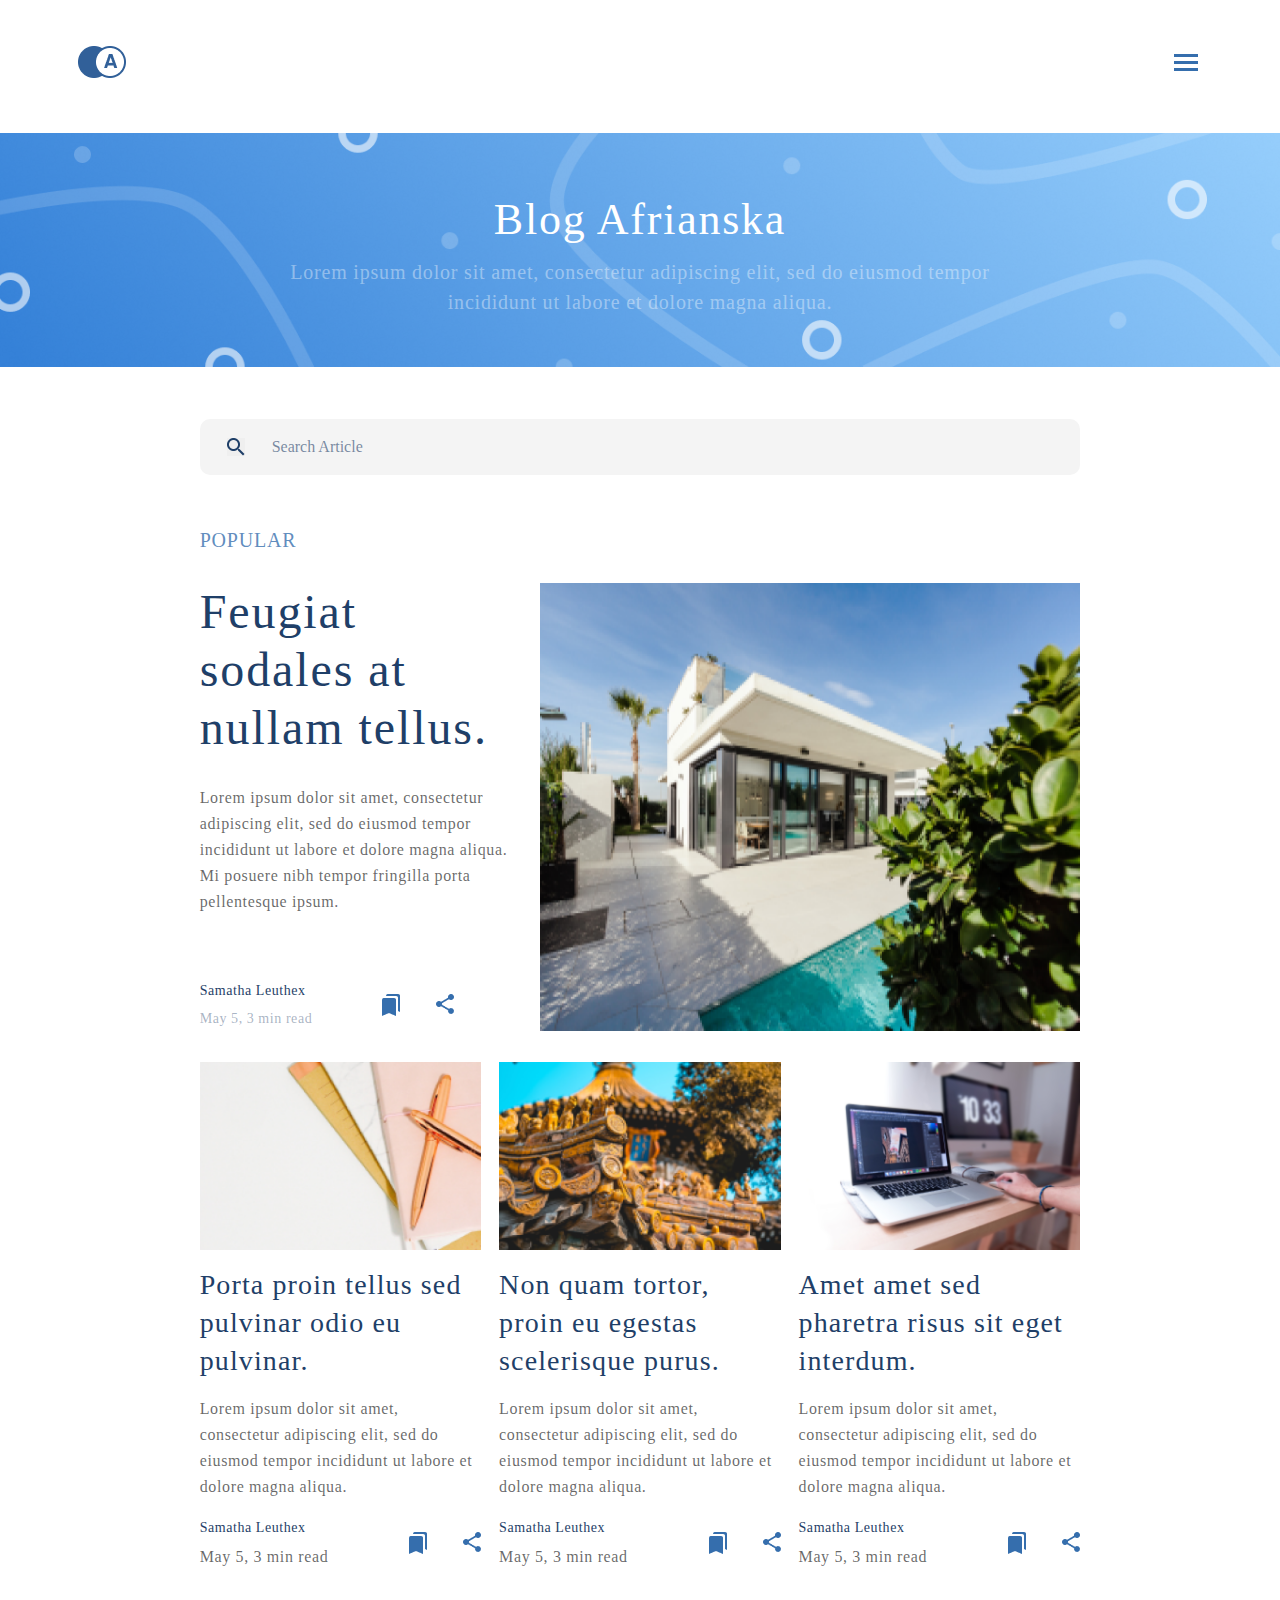
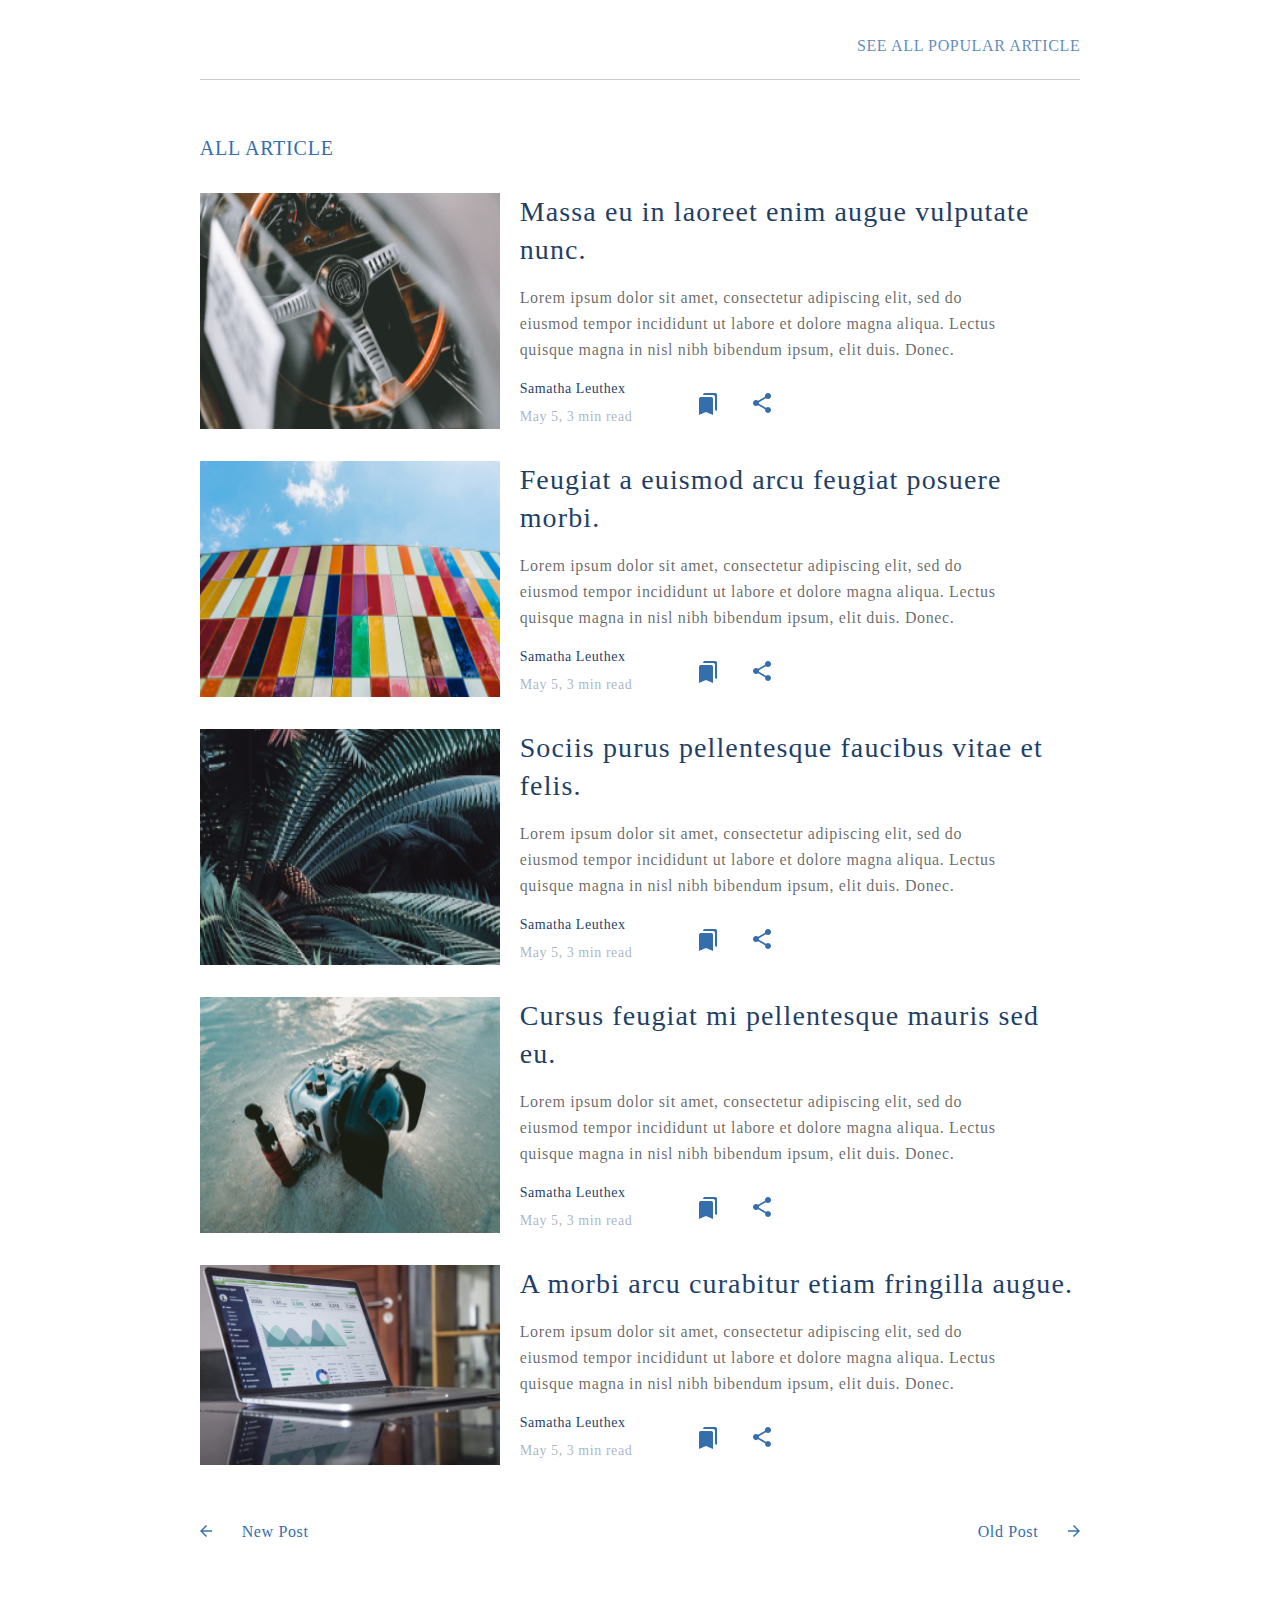
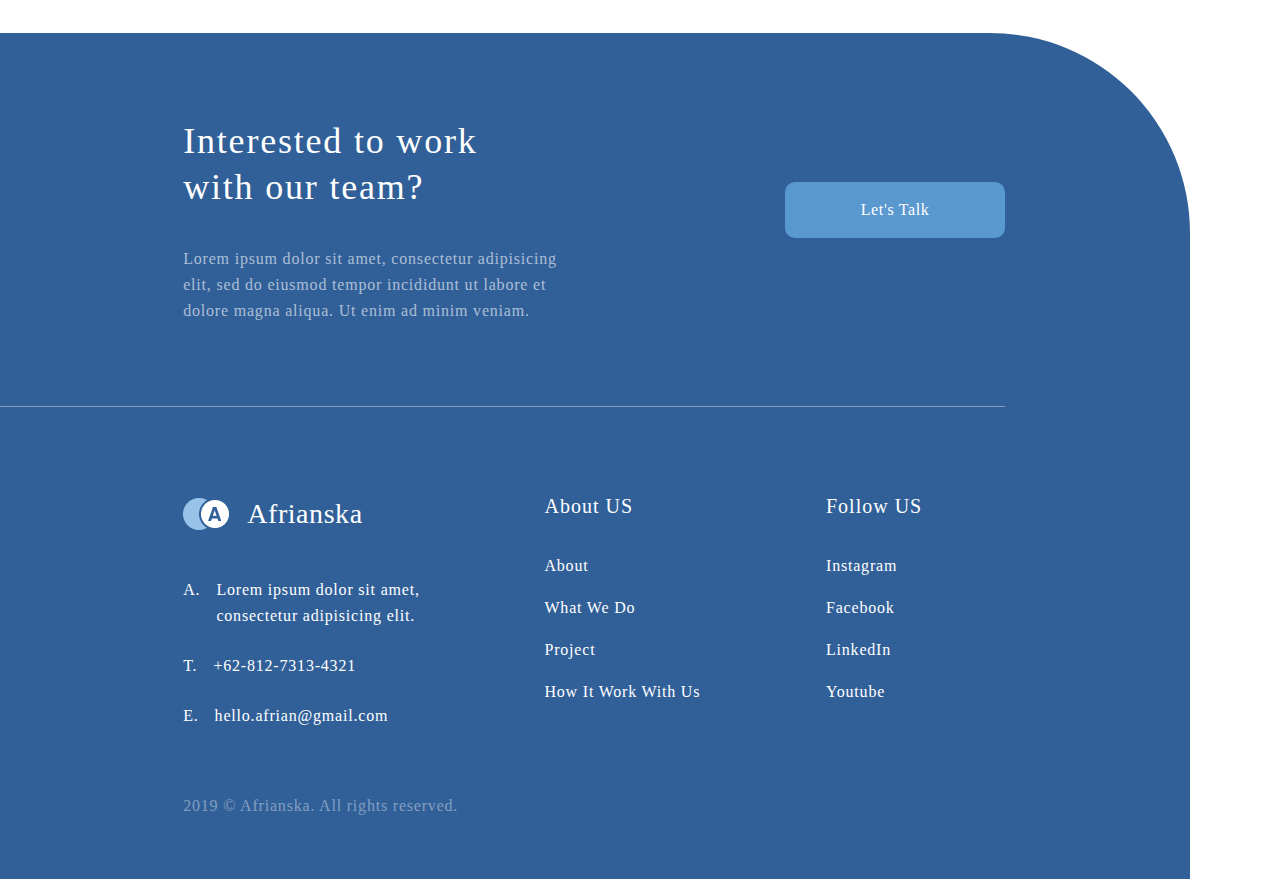
==== blog-page/blog-page.html @ ed111b62 "Almost finish" ====
<!DOCTYPE html>
<html lang="en">
<head>
    <meta charset="UTF-8">
    <meta http-equiv="X-UA-Compatible" content="IE=edge">
    <meta name="viewport" content="width=device-width, initial-scale=1.0">
    <title>Blog-page</title>
    <link rel="stylesheet" href="../additionals/reset.css">
    <link rel="stylesheet" href="./style-blog.css">
</head>
<body>

    <header class="header">
        <div class="logo-Menu">
            <img src="../image/logo.png" alt="logo">
            <div>
                <span></span>
            </div>
        </div>
        <div class="layer-header">
            <img src="../image/header-layer.png" alt="layer header">
            <h3>Blog Afrianska</h3>
            <p>Lorem ipsum dolor sit amet, consectetur adipiscing elit, sed do eiusmod tempor incididunt ut labore et dolore magna aliqua. </p>
        </div>
    </header>

    <main class="main">
        <div class="search">
            <form action="get">
                <input type="search" placeholder="Search Article">
                <button></button>
            </form>
        </div>
        <article>
            <div class="popular">
                <h4>Popular</h4>
                <div class="container-popular">
                    <div class="most-popular">
                        <div class="short-description-article">
                            <div class="name-decrc">
                                <h3>Feugiat sodales at nullam tellus.</h3>
                                <p>Lorem ipsum dolor sit amet, consectetur adipiscing elit, sed do eiusmod tempor incididunt ut labore et dolore magna aliqua. Mi posuere nibh tempor fringilla porta pellentesque ipsum.</p>
                            </div>
                            <div class="date-name-links">
                                <div class="name-date-time-of-reading">
                                    <h5>Samatha Leuthex</h5>
                                    <p>May 5, 3 min read</p>
                                </div>
                                <div class="links">
                                    <img src="../image/post.png" alt="post">
                                    <img src="../image/share.png" alt="share">
                                </div>
                            </div>
                        </div>
                    </div>
                    <img src="../image/most-popular-article.png" alt="most popular">
                </div>
            </div>
            <div class="other-articles">
                <div class="article-1">
                    <img src="../image/article-1.png" alt="article 1">
                    <div class="title-desc">
                        <h4>Porta proin tellus sed pulvinar odio eu pulvinar.</h4>
                        <p>Lorem ipsum dolor sit amet, consectetur adipiscing elit, sed do eiusmod tempor incididunt ut labore et dolore magna aliqua. </p>
                    </div>
                    <div class="date-name-links">
                        <div class="name-date-time-of-reading">
                            <h5>Samatha Leuthex</h5>
                            <p>May 5, 3 min read</p>
                        </div>
                        <div class="links">
                            <img src="../image/post.png" alt="post">
                            <img src="../image/share.png" alt="share">
                        </div>
                    </div>
                </div>
                <div class="article-2">
                    <img src="../image/article-2.png" alt="article 2">
                    <div class="title-desc">
                        <h4>Non quam tortor, proin eu egestas scelerisque purus.</h4>
                        <p>Lorem ipsum dolor sit amet, consectetur adipiscing elit, sed do eiusmod tempor incididunt ut labore et dolore magna aliqua. </p>
                    </div>
                    <div class="date-name-links">
                        <div class="name-date-time-of-reading">
                            <h5>Samatha Leuthex</h5>
                            <p>May 5, 3 min read</p>
                        </div>
                        <div class="links">
                            <img src="../image/post.png" alt="post">
                            <img src="../image/share.png" alt="share">
                        </div>
                    </div>
                </div>
                <div class="article-3">
                    <img src="../image/article-3.png" alt="article 3">
                    <div class="title-desc">
                        <h4>Amet amet sed pharetra risus sit eget interdum.</h4>
                        <p>Lorem ipsum dolor sit amet, consectetur adipiscing elit, sed do eiusmod tempor incididunt ut labore et dolore magna aliqua. </p>
                    </div>
                    <div class="date-name-links">
                        <div class="name-date-time-of-reading">
                            <h5>Samatha Leuthex</h5>
                            <p>May 5, 3 min read</p>
                        </div>
                        <div class="links">
                            <img src="../image/post.png" alt="post">
                            <img src="../image/share.png" alt="share">
                        </div>
                    </div>
                </div>
            </div>
            <a href="">see all popular article</a>
            <div class="line-under-popular"></div>

            <div class="all-articles">
                <h3>ALL ARTICLE</h3>
                <div class="article-4">
                    <img src="../image/article-4.png" alt="article 4">
                    <div class="container-for-descr">
                        <div class="title-desc">
                            <h4>Massa eu in laoreet enim augue vulputate nunc.</h4>
                            <p>Lorem ipsum dolor sit amet, consectetur adipiscing elit, sed do eiusmod tempor incididunt ut labore et dolore magna aliqua. Lectus quisque magna in nisl nibh bibendum ipsum, elit duis. Donec.</p>
                        </div>
                        <div class="date-name-links">
                            <div class="name-date-time-of-reading">
                                <h5>Samatha Leuthex</h5>
                                <p>May 5, 3 min read</p>
                            </div>
                            <div class="links">
                                <img src="../image/post.png" alt="post">
                                <img src="../image/share.png" alt="share">
                            </div>
                        </div>
                    </div>
                </div>
                <div class="article-5">
                    <img src="../image/article-5.png" alt="article 5">
                    <div class="container-for-descr">
                        <div class="title-desc">
                            <h4>Feugiat a euismod arcu feugiat posuere morbi.</h4>
                            <p>Lorem ipsum dolor sit amet, consectetur adipiscing elit, sed do eiusmod tempor incididunt ut labore et dolore magna aliqua. Lectus quisque magna in nisl nibh bibendum ipsum, elit duis. Donec.</p>
                        </div>
                        <div class="date-name-links">
                            <div class="name-date-time-of-reading">
                                <h5>Samatha Leuthex</h5>
                                <p>May 5, 3 min read</p>
                            </div>
                            <div class="links">
                                <img src="../image/post.png" alt="post">
                                <img src="../image/share.png" alt="share">
                            </div>
                        </div>
                    </div>
                </div>
                <div class="article-6">
                    <img src="../image/article-6.png" alt="article 6">
                    <div class="container-for-descr">
                        <div class="title-desc">
                            <h4>Sociis purus pellentesque faucibus vitae et felis.</h4>
                            <p>Lorem ipsum dolor sit amet, consectetur adipiscing elit, sed do eiusmod tempor incididunt ut labore et dolore magna aliqua. Lectus quisque magna in nisl nibh bibendum ipsum, elit duis. Donec.</p>
                        </div>
                        <div class="date-name-links">
                            <div class="name-date-time-of-reading">
                                <h5>Samatha Leuthex</h5>
                                <p>May 5, 3 min read</p>
                            </div>
                            <div class="links">
                                <img src="../image/post.png" alt="post">
                                <img src="../image/share.png" alt="share">
                            </div>
                        </div>
                    </div>
                </div>
                <div class="article-7">
                    <img src="../image/article-7.png" alt="article 7">
                    <div class="container-for-descr">
                        <div class="title-desc">
                            <h4>Cursus feugiat mi pellentesque mauris sed eu.</h4>
                            <p>Lorem ipsum dolor sit amet, consectetur adipiscing elit, sed do eiusmod tempor incididunt ut labore et dolore magna aliqua. Lectus quisque magna in nisl nibh bibendum ipsum, elit duis. Donec.</p>
                        </div>
                        <div class="date-name-links">
                            <div class="name-date-time-of-reading">
                                <h5>Samatha Leuthex</h5>
                                <p>May 5, 3 min read</p>
                            </div>
                            <div class="links">
                                <img src="../image/post.png" alt="post">
                                <img src="../image/share.png" alt="share">
                            </div>
                        </div>
                    </div>
                </div>
                <div class="article-8">
                    <img src="../image/article-8.png" alt="article 8">
                    <div class="container-for-descr">
                        <div class="title-desc">
                            <h4>A morbi arcu curabitur etiam fringilla augue.</h4>
                            <p>Lorem ipsum dolor sit amet, consectetur adipiscing elit, sed do eiusmod tempor incididunt ut labore et dolore magna aliqua. Lectus quisque magna in nisl nibh bibendum ipsum, elit duis. Donec.</p>
                        </div>
                        <div class="date-name-links">
                            <div class="name-date-time-of-reading">
                                <h5>Samatha Leuthex</h5>
                                <p>May 5, 3 min read</p>
                            </div>
                            <div class="links">
                                <img src="../image/post.png" alt="post">
                                <img src="../image/share.png" alt="share">
                            </div>
                        </div>
                    </div>
                </div>
                <div class="btn-post">
                    <div class="first-btn">
                        <img src="../image/arrow-left-btn.png">
                        <button>New Post</button>
                    </div>
                    <div class="second-btn">
                        <button>Old Post</button>
                        <img src="../image/arrow-right-btn.png">
                    </div>
                </div>
            </div>
        </article>
    </main>

    <footer>
        <div class="contact-us-block-and-contacts">
            <div class="contact-us-block">
                <div class="about-contact-us">
                    <h3>Interested to work with our team?</h3>
                    <p>Lorem ipsum dolor sit amet, consectetur adipisicing elit, sed do eiusmod tempor incididunt ut labore et dolore magna aliqua. Ut enim ad minim veniam.</p>
                </div>
                <div class="btn-talk">
                    <button>Let's Talk</button>
                </div>
            </div>
            <div class="line"></div>
            <div class="contacts">
                <div class="logo-name-and-contacts">
                    <div class="logo-name">
                        <img src="../image/logo-footer.png" alt="logo 2">
                        <h3>Afrianska</h3>
                    </div>
                    <div><span>A.</span><p>Lorem ipsum dolor sit amet, consectetur adipisicing elit.</p></div>
                    <div><span>T.</span><p>+62-812-7313-4321</p></div>
                    <div><span>E.</span><p>hello.afrian@gmail.com</p></div>
                    <div>2019 © Afrianska. All rights reserved.</div>
                </div>
                <div class="about-follow-us"><span>About US</span> 
                    <a href="#">About</a>
                    <a href="#">What We Do</a>
                    <a href="#">Project</a>
                    <a href="#">How It Work With Us</a>
                </div>
                <div class="about-follow-us"><span>Follow US</span> 
                    <a href="#">Instagram</a>
                    <a href="#">Facebook</a>
                    <a href="#">LinkedIn</a>
                    <a href="#">Youtube</a>
                </div>
            </div>
        </div>
    </footer>

</body>
</html>
---- blog-page/style-blog.css ----
.logo-Menu {
  padding: 2.95% 6.1% 0 6.1%;
  display: flex;
  justify-content: space-between;
  align-items: center;
  height: -webkit-fit-content;
  height: -moz-fit-content;
  height: fit-content;
}
.logo-Menu img {
  height: 48px;
  width: 48px;
}
.logo-Menu div {
  position: relative;
  height: 32px;
  width: 32px;
}
.logo-Menu div::before, .logo-Menu div::after {
  content: "";
  position: absolute;
  display: block;
  left: 4px;
  height: 3px;
  width: 24px;
  background-color: #356EAD;
  transition: all 0.3s ease 0.1s;
}
.logo-Menu div::after {
  top: 8px;
}
.logo-Menu div::before {
  bottom: 7px;
}
.logo-Menu div span {
  position: absolute;
  display: block;
  left: 4px;
  height: 3px;
  width: 24px;
  background-color: #356EAD;
  top: 15px;
  transition: all 0.3s ease 0.1s;
}

.layer-header {
  display: flex;
  justify-content: center;
  position: relative;
  margin: 3.67% 0 4.1% 0;
}
.layer-header img {
  width: 100%;
}
.layer-header h3 {
  top: 50px;
  position: absolute;
  font-family: "Gilroy";
  font-size: 44px;
  line-height: 74px;
  text-align: center;
  letter-spacing: 0.04em;
  color: #FFFFFF;
}
.layer-header p {
  width: 57.1%;
  bottom: 50px;
  position: absolute;
  font-family: "Gilroy";
  font-size: 20px;
  line-height: 30px;
  text-align: center;
  letter-spacing: 0.04em;
  color: rgba(255, 255, 255, 0.4);
}

.contact-us-block-and-contacts {
  width: -webkit-fit-content;
  width: -moz-fit-content;
  width: fit-content;
  height: -webkit-fit-content;
  height: -moz-fit-content;
  height: fit-content;
  background: #316099;
  border-radius: 0px 200px 0px 0px;
  padding: 6.67% 14.45% 4.7% 0;
  margin-right: 7.03%;
}
.contact-us-block-and-contacts .contact-us-block {
  display: flex;
  justify-content: space-between;
  align-items: unset;
  margin-left: 18.23%;
  padding-bottom: 8.22%;
}
.contact-us-block-and-contacts .contact-us-block h3 {
  font-family: "Gilroy";
  font-size: 36px;
  line-height: 46px;
  letter-spacing: 0.05em;
  color: #FFFFFF;
  margin-bottom: 5.9%;
  width: 58%;
  height: 45%;
}
.contact-us-block-and-contacts .contact-us-block p {
  font-family: "Gilroy";
  font-size: 16px;
  line-height: 26px;
  letter-spacing: 0.05em;
  color: rgba(255, 255, 255, 0.6);
  width: 62.5%;
  height: 37.5%;
}
.contact-us-block-and-contacts .contact-us-block .btn-talk {
  margin-top: 7.75%;
}
.contact-us-block-and-contacts .contact-us-block .btn-talk button {
  cursor: pointer;
  width: 220px;
  height: 56px;
  background: #5A98D0;
  border-radius: 10px;
  font-family: "Gilroy";
  font-size: 16px;
  line-height: 26px;
  text-align: center;
  letter-spacing: 0.04em;
  color: #FFFFFF;
  border: 0;
}
.contact-us-block-and-contacts .line {
  border-bottom: 1px solid rgba(255, 255, 255, 0.4);
}
.contact-us-block-and-contacts .contacts {
  display: flex;
  margin-left: 18.23%;
  padding-top: 8.3%;
}
.contact-us-block-and-contacts .contacts .logo-name-and-contacts .logo-name {
  display: flex;
  align-items: center;
}
.contact-us-block-and-contacts .contacts .logo-name-and-contacts .logo-name img {
  height: 32px;
  width: 48px;
  margin-right: 16px;
}
.contact-us-block-and-contacts .contacts .logo-name-and-contacts .logo-name h3 {
  font-family: "Gilroy";
  font-size: 28px;
  line-height: 46px;
  letter-spacing: 0.02em;
  color: #FFFFFF;
}
.contact-us-block-and-contacts .contacts .logo-name-and-contacts div {
  display: flex;
  font-family: "Gilroy";
  font-size: 16px;
  line-height: 26px;
  letter-spacing: 0.05em;
  color: #FFFFFF;
  width: 264px;
}
.contact-us-block-and-contacts .contacts .logo-name-and-contacts div span {
  font-family: "Gilroy";
  font-size: 16px;
  line-height: 26px;
  letter-spacing: 0.05em;
  color: #FFFFFF;
  margin-right: 16px;
}
.contact-us-block-and-contacts .contacts .logo-name-and-contacts div:nth-child(2) {
  margin-top: 40px;
}
.contact-us-block-and-contacts .contacts .logo-name-and-contacts div:nth-child(3), .contact-us-block-and-contacts .contacts .logo-name-and-contacts div:nth-child(4) {
  margin-top: 24px;
}
.contact-us-block-and-contacts .contacts .logo-name-and-contacts div:nth-child(5) {
  margin-top: 64px;
  font-family: "Gilroy";
  font-size: 16px;
  line-height: 26px;
  letter-spacing: 0.05em;
  color: rgba(255, 255, 255, 0.4);
  width: -webkit-fit-content;
  width: -moz-fit-content;
  width: fit-content;
}
.contact-us-block-and-contacts .contacts .about-follow-us {
  display: flex;
  flex-direction: column;
}
.contact-us-block-and-contacts .contacts .about-follow-us:nth-child(2) {
  margin-left: 10.5%;
}
.contact-us-block-and-contacts .contacts .about-follow-us:nth-child(3) {
  margin-left: 15.3%;
}
.contact-us-block-and-contacts .contacts .about-follow-us span {
  font-family: "Gilroy";
  font-size: 20px;
  line-height: 30px;
  letter-spacing: 0.05em;
  color: #FFFFFF;
}
.contact-us-block-and-contacts .contacts .about-follow-us a {
  cursor: pointer;
  margin-top: 16px;
  text-decoration: none;
  font-family: "Gilroy";
  font-size: 16px;
  line-height: 26px;
  letter-spacing: 0.05em;
  color: #FFFFFF;
}
.contact-us-block-and-contacts .contacts .about-follow-us a:nth-child(2) {
  margin-top: 32px;
}

.main {
  padding: 0 15.6% 7.05% 15.6%;
}
.main .search {
  width: 100%;
  height: 56px;
}
.main .search form {
  position: relative;
}
.main .search form input {
  padding: 18px 8px 18px 72px;
  border: 0;
  width: 100%;
  height: 56px;
  background: #F4F4F4;
  border-radius: 10px;
}
.main .search form input::-moz-placeholder {
  font-family: "Gilroy";
  font-size: 16px;
  line-height: 19px;
  color: rgba(31, 63, 104, 0.6);
}
.main .search form input:-ms-input-placeholder {
  font-family: "Gilroy";
  font-size: 16px;
  line-height: 19px;
  color: rgba(31, 63, 104, 0.6);
}
.main .search form input::placeholder {
  font-family: "Gilroy";
  font-size: 16px;
  line-height: 19px;
  color: rgba(31, 63, 104, 0.6);
}
.main .search form button {
  background-image: url(../image/search.png);
  background-size: contain;
  background-position: center;
  background-repeat: no-repeat;
  width: 18px;
  height: 18px;
  border: 0;
  padding: 0;
  left: 27px;
  top: 19px;
  position: absolute;
}
.main article {
  margin-top: 6%;
}
.main article .popular {
  width: -webkit-fit-content;
  width: -moz-fit-content;
  width: fit-content;
  height: -webkit-fit-content;
  height: -moz-fit-content;
  height: fit-content;
  margin-bottom: 3.5%;
}
.main article .popular h4 {
  text-transform: uppercase;
  font-family: "Galien";
  font-size: 20px;
  line-height: 25px;
  letter-spacing: 0.04em;
  color: rgba(53, 110, 173, 0.8);
  margin-bottom: 3.4%;
}
.main article .popular .container-popular {
  display: flex;
  justify-content: space-between;
  align-items: unset;
}
.main article .popular .container-popular .most-popular {
  margin-right: 2.15%;
}
.main article .popular .container-popular .most-popular .short-description-article {
  display: flex;
  flex-direction: column;
  justify-content: space-between;
}
.main article .popular .container-popular .most-popular .short-description-article .name-decrc h3 {
  font-size: 48px;
  font-family: "Galien";
  line-height: 58px;
  letter-spacing: 0.04em;
  color: #1F3F68;
  margin-bottom: 8.5%;
}
.main article .popular .container-popular .most-popular .short-description-article .name-decrc p {
  font-family: "Gilroy";
  font-size: 16px;
  line-height: 26px;
  letter-spacing: 0.04em;
  color: rgba(0, 0, 0, 0.6);
  margin-bottom: 20%;
}
.main article a {
  display: block;
  margin-top: 5.75%;
  text-decoration: none;
  text-transform: uppercase;
  font-family: "Gilroy";
  font-size: 16px;
  line-height: 20px;
  text-align: right;
  letter-spacing: 0.04em;
  text-transform: uppercase;
  color: rgba(53, 110, 173, 0.8);
}
.main article .line-under-popular {
  margin-top: 2.56%;
  border-bottom: 1px solid rgba(0, 0, 0, 0.2);
}
.main article .other-articles {
  display: flex;
  justify-content: space-between;
  width: 100%;
}
.main article .other-articles [class*=article] {
  display: flex;
  flex-direction: column;
  justify-content: space-between;
  width: 32%;
  height: -webkit-fit-content;
  height: -moz-fit-content;
  height: fit-content;
}
.main article .other-articles [class*=article] .date-name-links .links {
  margin-right: 0;
}
.main article .other-articles img {
  width: 100%;
  height: -webkit-fit-content;
  height: -moz-fit-content;
  height: fit-content;
  margin-bottom: 16px;
}
.main article .other-articles h4 {
  width: 100%;
  height: 114px;
  font-family: "Galien";
  font-size: 28px;
  line-height: 38px;
  letter-spacing: 0.04em;
  color: #1F3F68;
  margin-bottom: 16px;
}
.main article .other-articles p {
  font-family: "Gilroy";
  font-size: 16px;
  line-height: 26px;
  letter-spacing: 0.04em;
  color: rgba(0, 0, 0, 0.6);
  margin-bottom: 16px;
}
.main article .all-articles {
  display: flex;
  flex-direction: column;
}
.main article .all-articles h3 {
  font-family: "Gilroy";
  font-size: 20px;
  line-height: 25px;
  letter-spacing: 0.04em;
  color: #356EAD;
  margin: 56px 0 32px 0;
}
.main article .all-articles [class*=article] {
  display: flex;
  margin-bottom: 32px;
}
.main article .all-articles [class*=article]:img {
  width: 300px;
  height: 200px;
}
.main article .all-articles [class*=article] .container-for-descr {
  display: flex;
  flex-direction: column;
  margin-left: 20px;
}
.main article .all-articles [class*=article] .container-for-descr .title-desc h4 {
  font-family: "Galien";
  font-size: 28px;
  line-height: 38px;
  letter-spacing: 0.04em;
  color: #1F3F68;
  margin-bottom: 16px;
}
.main article .all-articles [class*=article] .container-for-descr .title-desc p {
  width: 87.2%;
  font-family: "Gilroy";
  font-size: 16px;
  line-height: 26px;
  letter-spacing: 0.04em;
  color: rgba(0, 0, 0, 0.6);
  margin-bottom: 14px;
}
.main article .all-articles [class*=article] .container-for-descr .date-name-links .links {
  margin-right: 60%;
}
.main article .all-articles [class*=article] .container-for-descr .date-name-links .links:nth-child(1) {
  width: 18px;
  height: 22px;
}
.main article .all-articles [class*=article] .container-for-descr .date-name-links .links:nth-child(2) {
  width: 18px;
  height: 20px;
}
.main article .all-articles .btn-post {
  margin-top: 24px;
  display: flex;
  justify-content: space-between;
  align-items: unset;
}
.main article .all-articles .btn-post button {
  cursor: pointer;
  background-color: unset;
  border: 0;
  font-family: "Gilroy";
  font-size: 16px;
  line-height: 20px;
  letter-spacing: 0.04em;
  color: #356EAD;
}
.main article .all-articles .btn-post .first-btn img {
  width: 12px;
  height: 12px;
  margin-right: 20px;
}
.main article .all-articles .btn-post .second-btn img {
  width: 12px;
  height: 12px;
  margin-left: 20px;
}

.date-name-links {
  display: flex;
  justify-content: space-between;
}
.date-name-links .name-date-time-of-reading h5 {
  font-family: "Gilroy";
  font-size: 14px;
  line-height: 24px;
  letter-spacing: 0.04em;
  color: #1F3F68;
  margin-bottom: 4px;
}
.date-name-links .name-date-time-of-reading p {
  font-family: "Gilroy";
  font-size: 14px;
  line-height: 24px;
  letter-spacing: 0.04em;
  color: rgba(30, 62, 102, 0.4);
}
.date-name-links .links {
  display: flex;
  justify-content: center;
  align-self: center;
  margin-right: 21%;
}
.date-name-links .links img:nth-child(1) {
  width: 18px;
  height: 22px;
  margin-right: 36px;
}
.date-name-links .links img:nth-child(2) {
  width: 18px;
  height: 20px;
}/*# sourceMappingURL=style-blog.css.map */
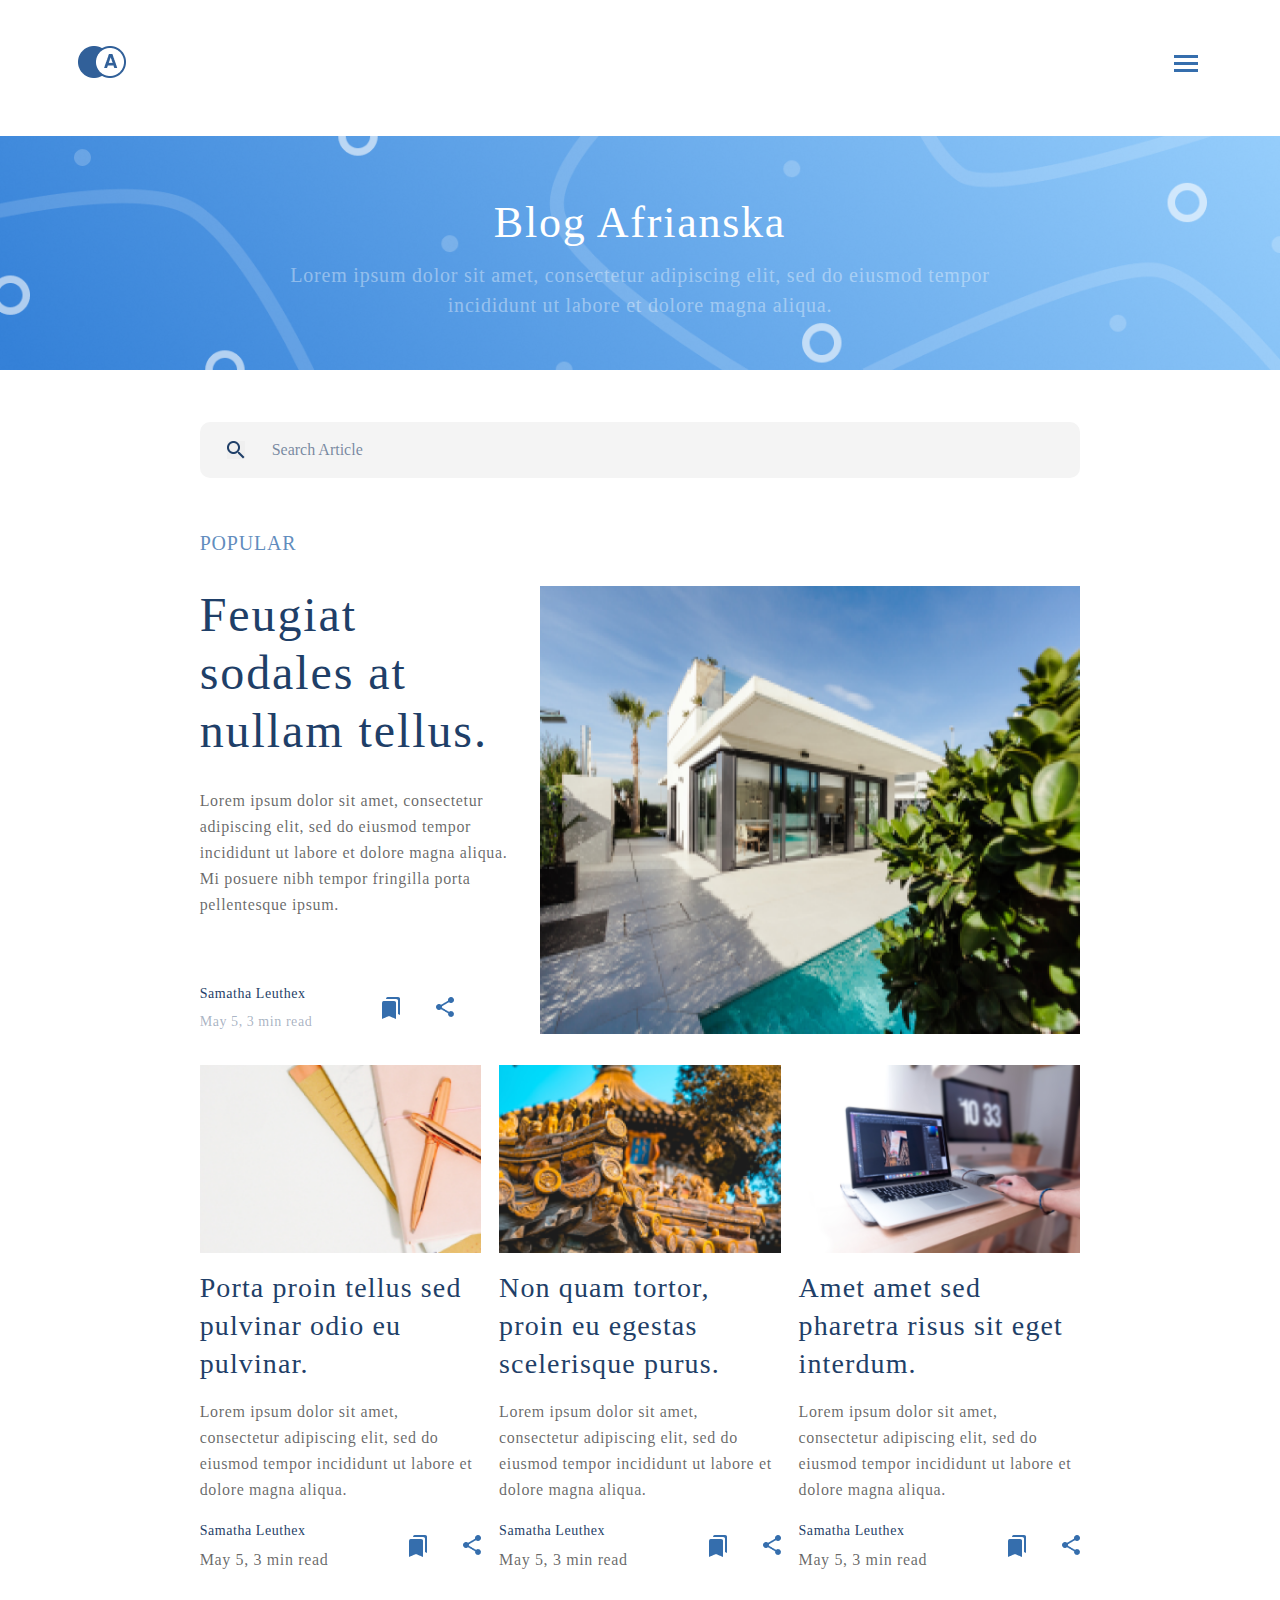
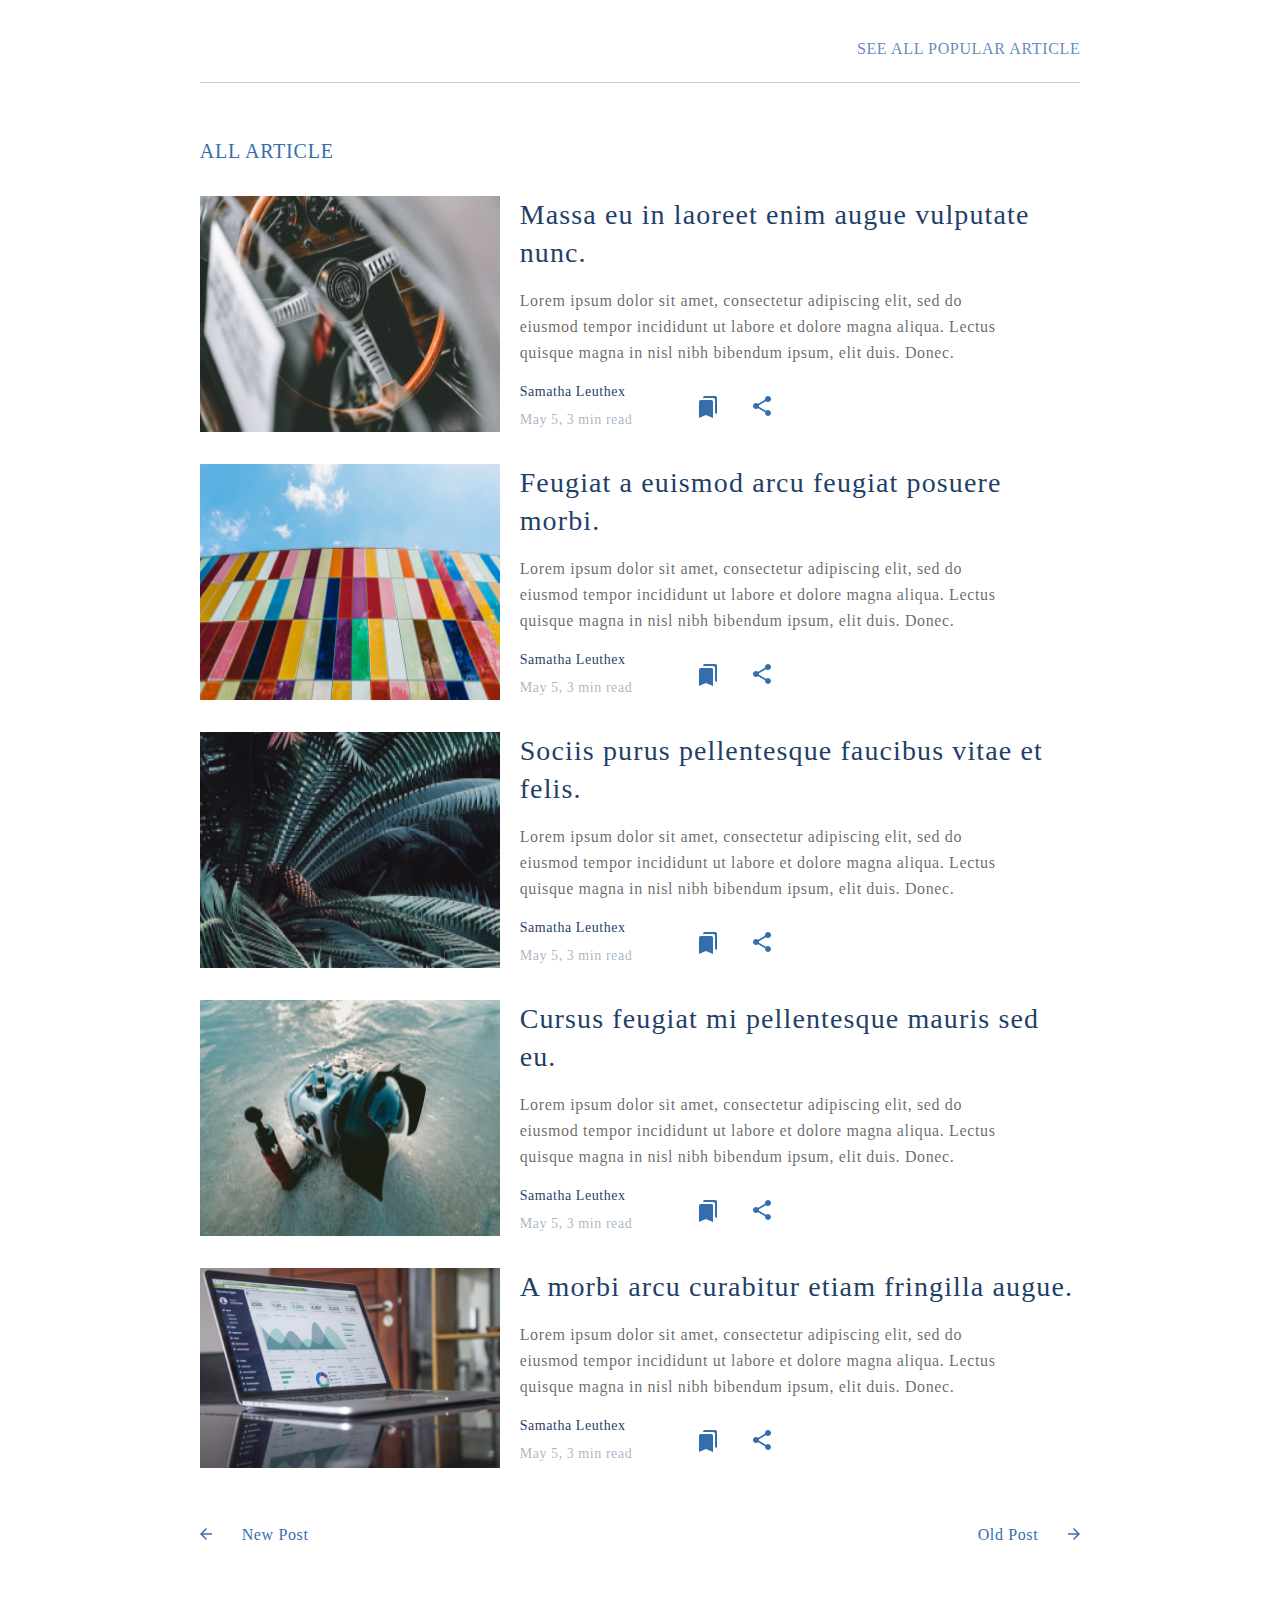
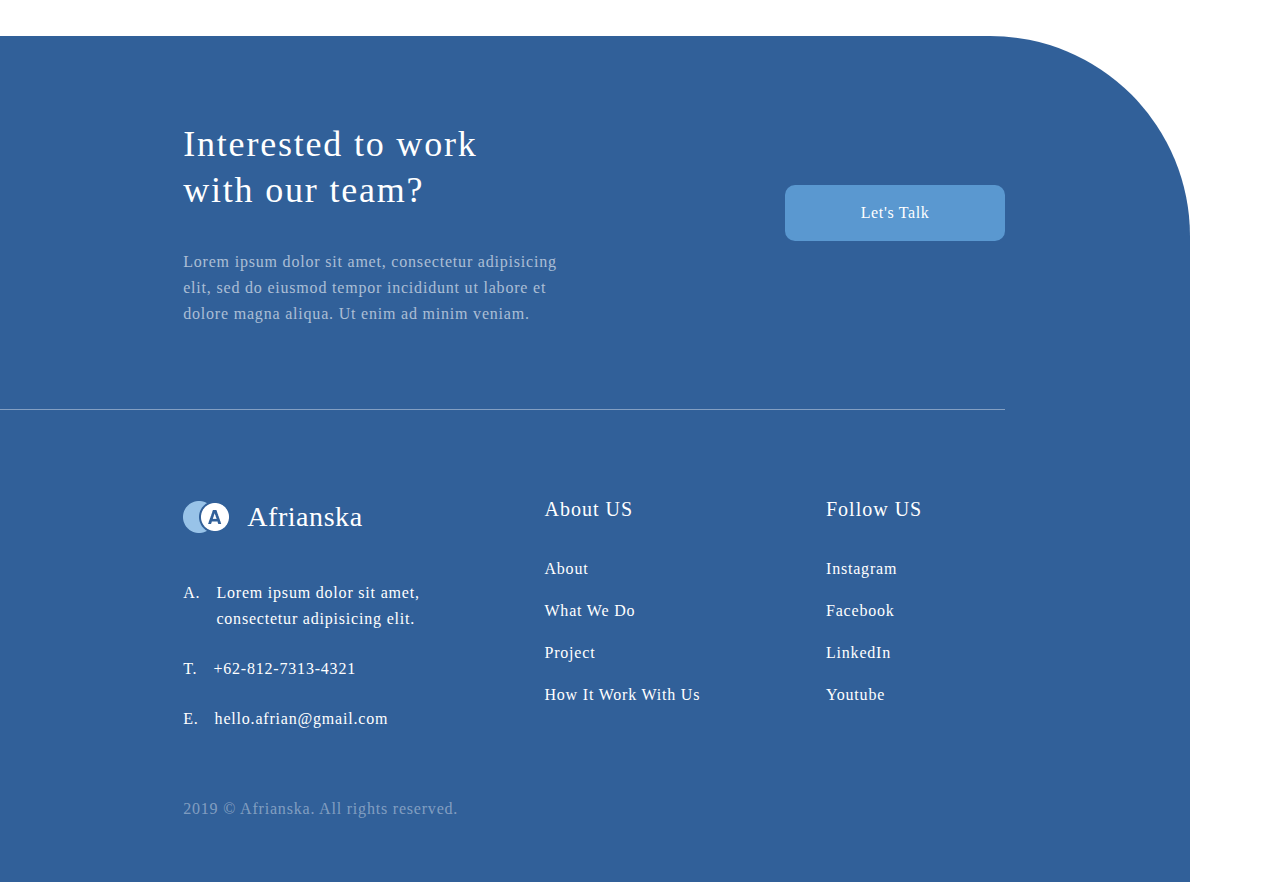
==== commit e4a3c725: "added menu" ====
--- a/blog-page/blog-page.html
+++ b/blog-page/blog-page.html
@@ -12,9 +12,16 @@
 
     <header class="header">
         <div class="logo-Menu">
-            <img src="../image/logo.png" alt="logo">
-            <div>
+            <a href="blog-page.html"><img src="../image/logo.png" alt="logo"></a>
+            <div class="hbmenu">
                 <span></span>
+            </div>
+            <div class="submenu">
+                <ul>
+                    <li class="sm-el"><a href="../index.html">Home</a><div></div></li>
+                    <li class="sm-el"><a href="blog-page.html">Blogs</a><div></div></li>
+                    <li class="sm-el"><a href="../contact-us-page/contact-page.html">Contact us</a><div></div></li>
+                </ul>
             </div>
         </div>
         <div class="layer-header">
@@ -262,5 +269,6 @@
         </div>
     </footer>
 
+    <script src="../script.js"></script>
 </body>
 </html>--- a/blog-page/style-blog.css
+++ b/blog-page/style-blog.css
@@ -7,16 +7,21 @@
   height: -moz-fit-content;
   height: fit-content;
 }
-.logo-Menu img {
+.logo-Menu a {
+  cursor: pointer;
+  text-decoration: none;
+}
+.logo-Menu a img {
   height: 48px;
   width: 48px;
 }
-.logo-Menu div {
+.logo-Menu .hbmenu {
   position: relative;
   height: 32px;
   width: 32px;
-}
-.logo-Menu div::before, .logo-Menu div::after {
+  cursor: pointer;
+}
+.logo-Menu .hbmenu::before, .logo-Menu .hbmenu::after {
   content: "";
   position: absolute;
   display: block;
@@ -26,21 +31,84 @@
   background-color: #356EAD;
   transition: all 0.3s ease 0.1s;
 }
-.logo-Menu div::after {
+.logo-Menu .hbmenu::after {
   top: 8px;
 }
-.logo-Menu div::before {
+.logo-Menu .hbmenu::before {
   bottom: 7px;
 }
-.logo-Menu div span {
+.logo-Menu .hbmenu span {
   position: absolute;
-  display: block;
   left: 4px;
   height: 3px;
   width: 24px;
   background-color: #356EAD;
   top: 15px;
   transition: all 0.3s ease 0.1s;
+}
+
+.submenu {
+  position: absolute;
+  display: none;
+  right: 12%;
+  z-index: 20;
+}
+.submenu ul {
+  padding: 10px 0;
+  display: flex;
+  width: -webkit-fit-content;
+  width: -moz-fit-content;
+  width: fit-content;
+  height: -webkit-fit-content;
+  height: -moz-fit-content;
+  height: fit-content;
+  border-radius: 10px;
+}
+.submenu ul:hover {
+  box-shadow: 5px 10px 50px rgba(16, 112, 177, 0.2);
+}
+.submenu ul li {
+  text-align: center;
+  cursor: pointer;
+  width: 200px;
+  height: 50px;
+}
+.submenu ul li div {
+  border-bottom: 2px solid #ffffff;
+  margin-left: 80%;
+  transition: margin-left 0.6s;
+}
+.submenu ul li:hover div {
+  margin-left: 0%;
+  border-bottom: 2px solid #1F3F68;
+}
+.submenu ul li a {
+  font-family: "Gilroy";
+  text-decoration: none;
+  width: 100%;
+  height: 100%;
+  font-size: 20px;
+  line-height: 50px;
+  letter-spacing: 0.04em;
+  color: #1F3F68;
+}
+
+.hbmenu.active::after {
+  transform: rotate(45deg);
+  top: 15px;
+}
+
+.hbmenu.active::before {
+  transform: rotate(-45deg);
+  bottom: 14px;
+}
+
+.hbmenu.active span {
+  transform: scale(0);
+}
+
+.active {
+  display: block;
 }
 
 .layer-header {
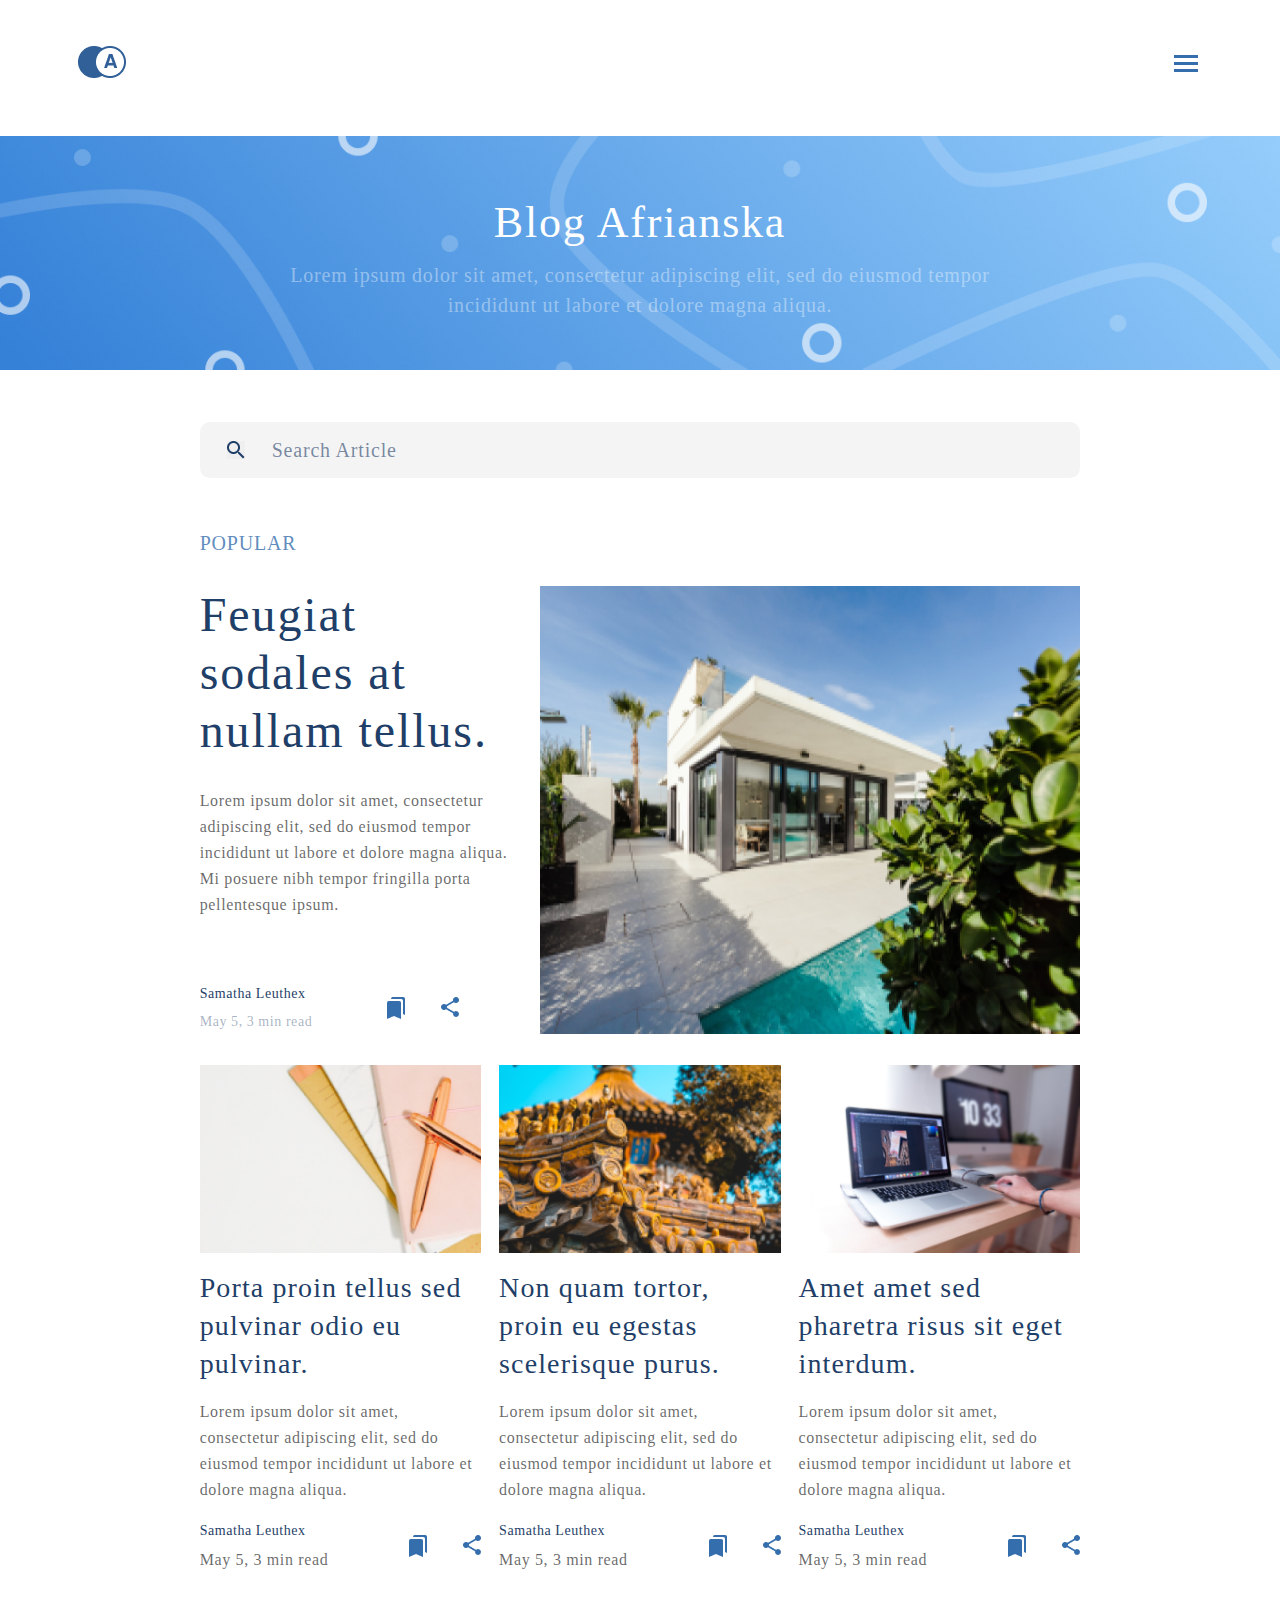
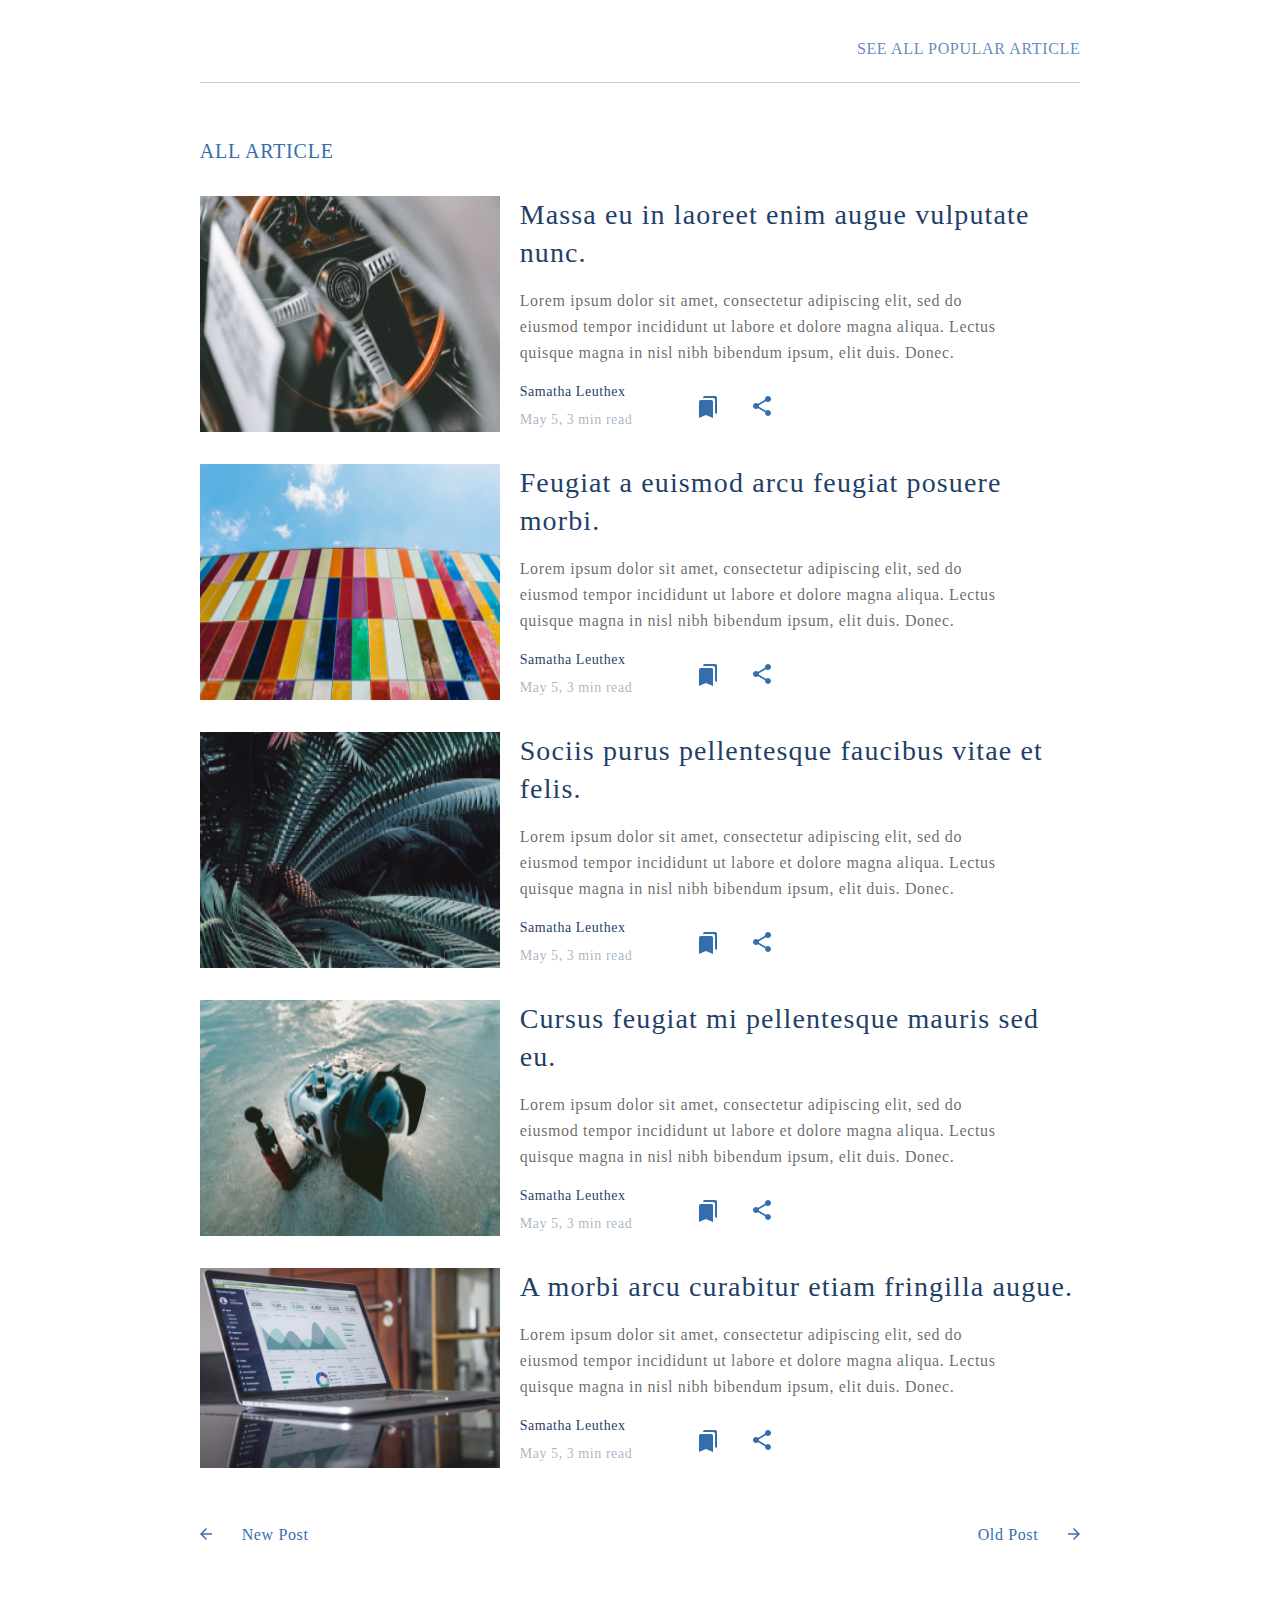
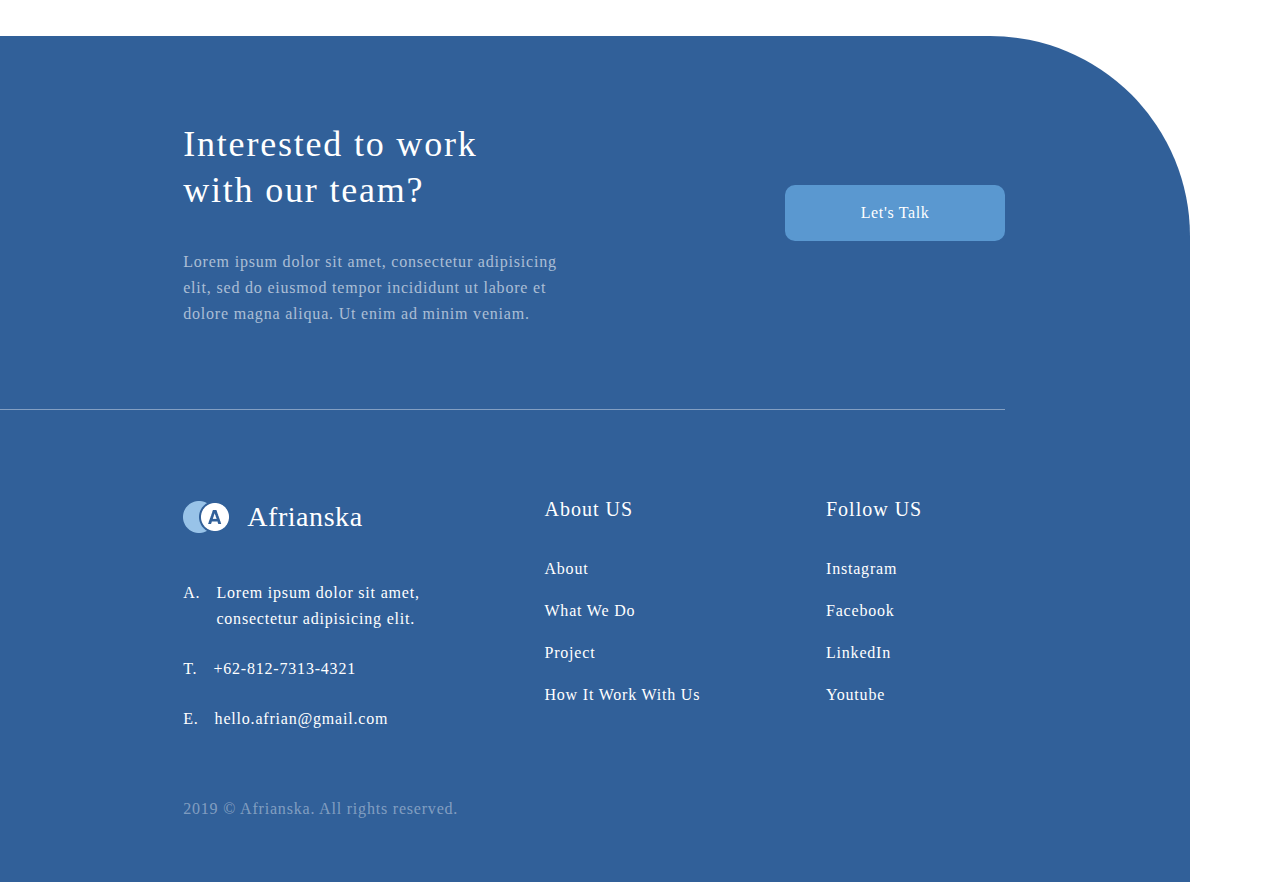
==== commit 6aaaea73: "Fixed trifle" ====
--- a/blog-page/blog-page.html
+++ b/blog-page/blog-page.html
@@ -218,12 +218,12 @@
                 </div>
                 <div class="btn-post">
                     <div class="first-btn">
-                        <img src="../image/arrow-left-btn.png">
-                        <button>New Post</button>
+                        <label for="nextArt"><img src="../image/arrow-left-btn.png"></label>
+                        <button id="nextArt">New Post</button>
                     </div>
                     <div class="second-btn">
-                        <button>Old Post</button>
-                        <img src="../image/arrow-right-btn.png">
+                        <button id="prevArt">Old Post</button>
+                        <label for="prevArt"><img src="../image/arrow-right-btn.png"></label>
                     </div>
                 </div>
             </div>
--- a/blog-page/style-blog.css
+++ b/blog-page/style-blog.css
@@ -83,6 +83,7 @@
   border-bottom: 2px solid #1F3F68;
 }
 .submenu ul li a {
+  display: block;
   font-family: "Gilroy";
   text-decoration: none;
   width: 100%;
@@ -297,28 +298,33 @@
   position: relative;
 }
 .main .search form input {
-  padding: 18px 8px 18px 72px;
+  padding: 18px 18px 18px 72px;
   border: 0;
   width: 100%;
   height: 56px;
   background: #F4F4F4;
   border-radius: 10px;
+  font-size: 20px;
+  font-family: "Galien";
+  line-height: 58px;
+  letter-spacing: 0.04em;
+  color: #1F3F68;
 }
 .main .search form input::-moz-placeholder {
   font-family: "Gilroy";
-  font-size: 16px;
+  font-size: 20px;
   line-height: 19px;
   color: rgba(31, 63, 104, 0.6);
 }
 .main .search form input:-ms-input-placeholder {
   font-family: "Gilroy";
-  font-size: 16px;
+  font-size: 20px;
   line-height: 19px;
   color: rgba(31, 63, 104, 0.6);
 }
 .main .search form input::placeholder {
   font-family: "Gilroy";
-  font-size: 16px;
+  font-size: 20px;
   line-height: 19px;
   color: rgba(31, 63, 104, 0.6);
 }
@@ -418,6 +424,7 @@
 }
 .main article .other-articles [class*=article] .date-name-links .links {
   margin-right: 0;
+  cursor: pointer;
 }
 .main article .other-articles img {
   width: 100%;
@@ -487,6 +494,7 @@
   margin-bottom: 14px;
 }
 .main article .all-articles [class*=article] .container-for-descr .date-name-links .links {
+  cursor: pointer;
   margin-right: 60%;
 }
 .main article .all-articles [class*=article] .container-for-descr .date-name-links .links:nth-child(1) {
@@ -514,11 +522,13 @@
   color: #356EAD;
 }
 .main article .all-articles .btn-post .first-btn img {
+  cursor: pointer;
   width: 12px;
   height: 12px;
   margin-right: 20px;
 }
 .main article .all-articles .btn-post .second-btn img {
+  cursor: pointer;
   width: 12px;
   height: 12px;
   margin-left: 20px;
@@ -547,7 +557,7 @@
   display: flex;
   justify-content: center;
   align-self: center;
-  margin-right: 21%;
+  margin-right: 19.5%;
 }
 .date-name-links .links img:nth-child(1) {
   width: 18px;
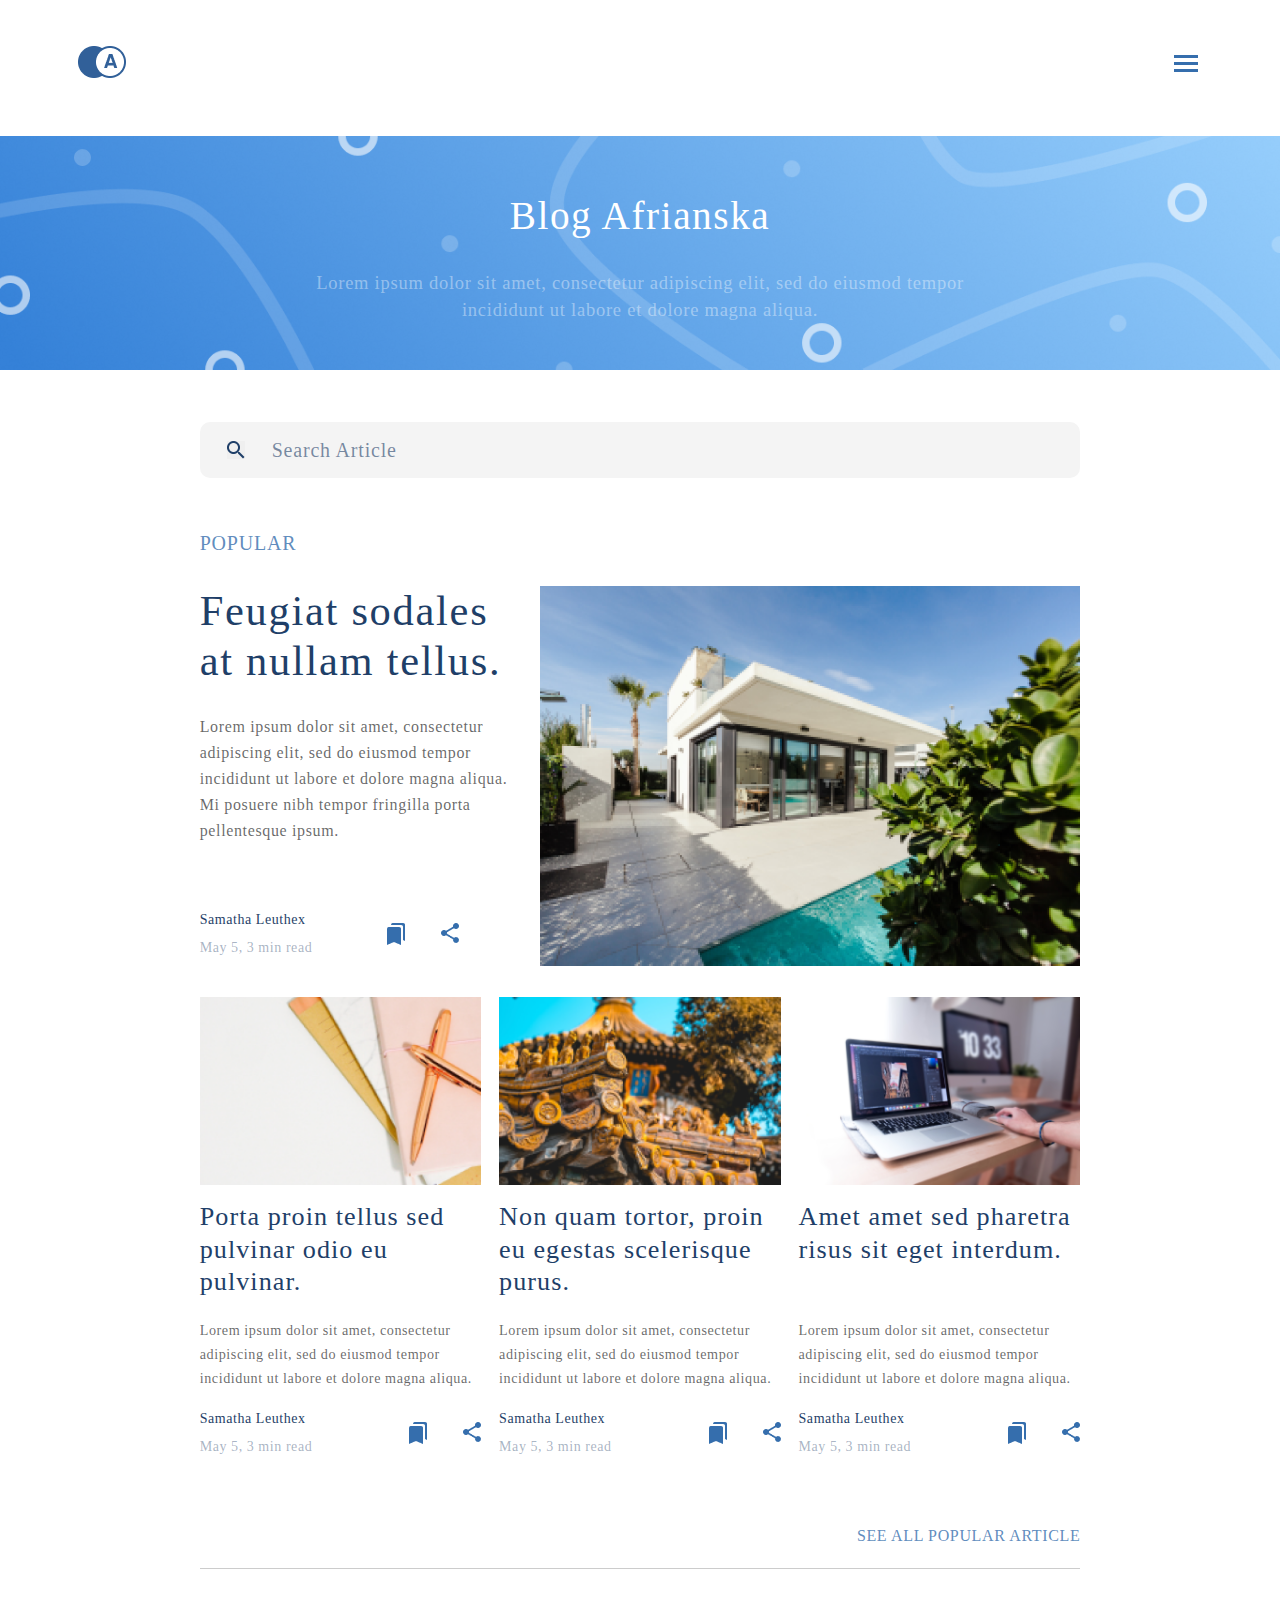
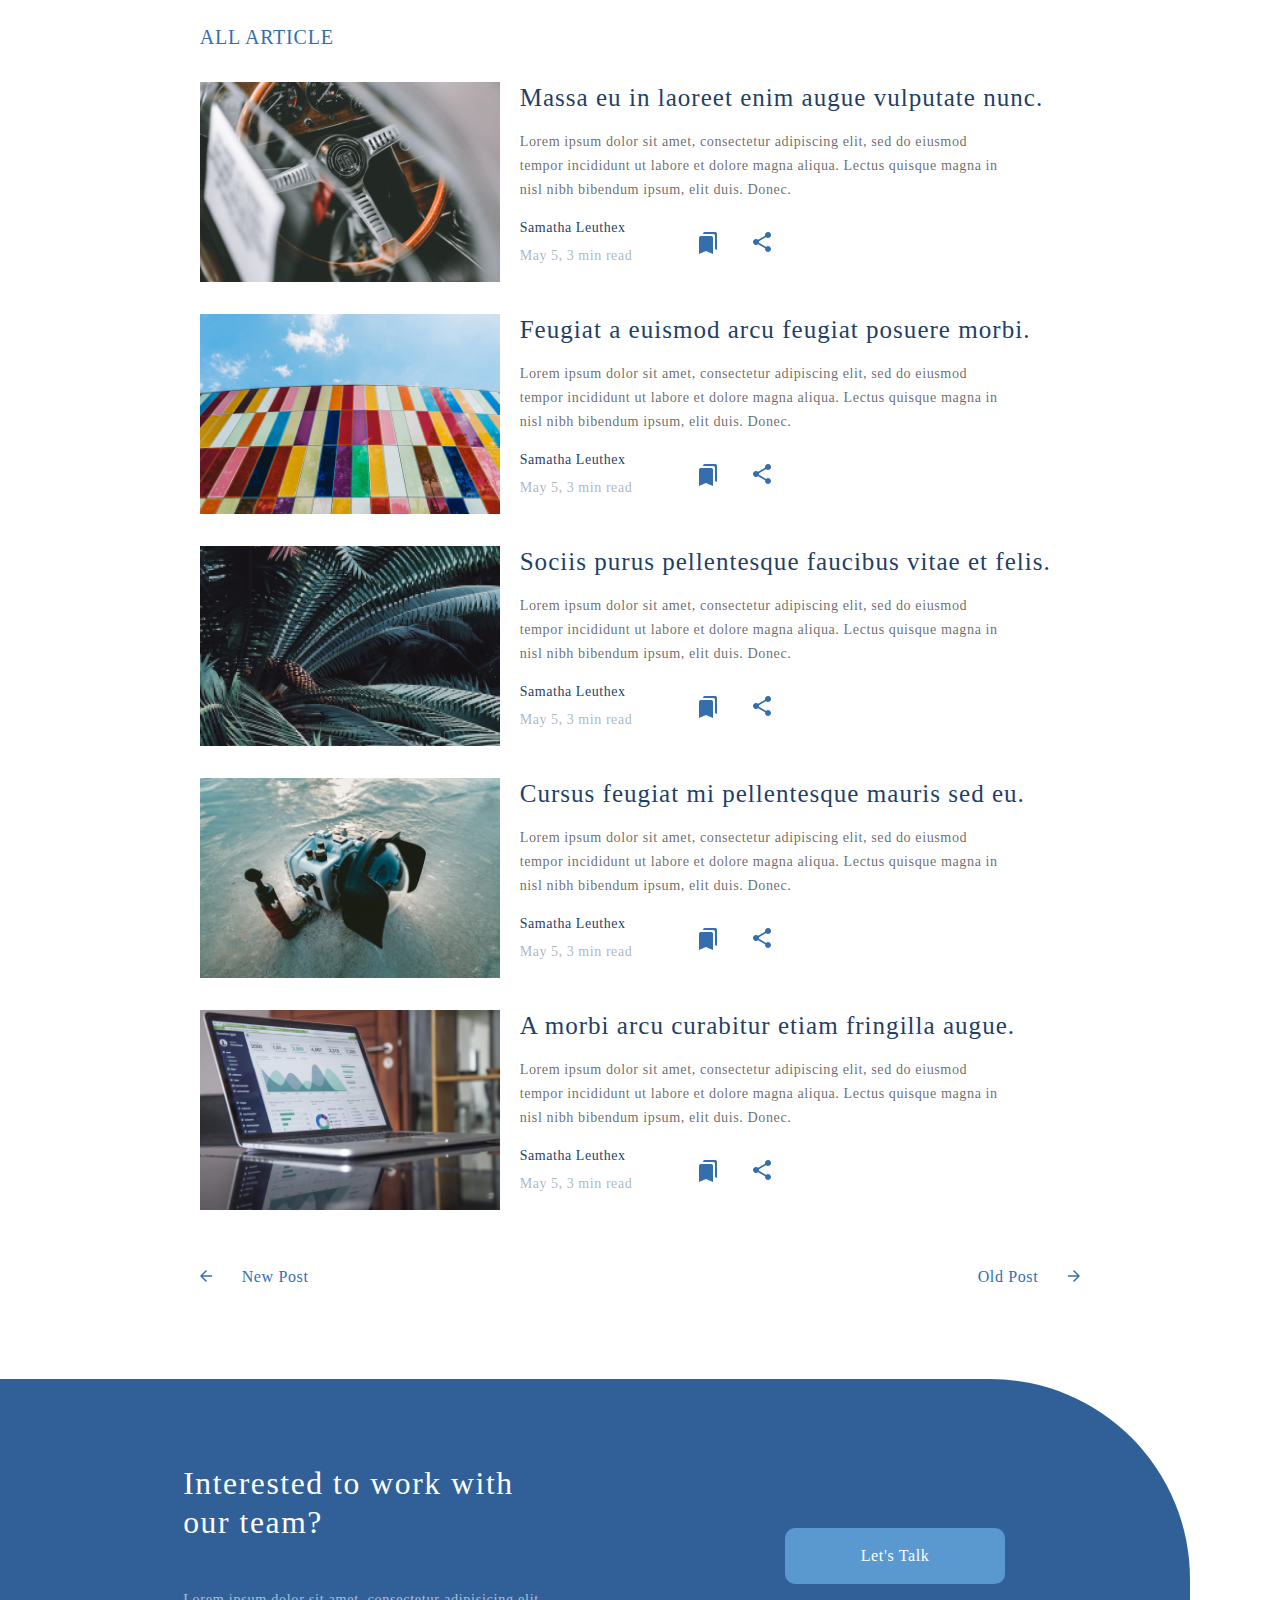
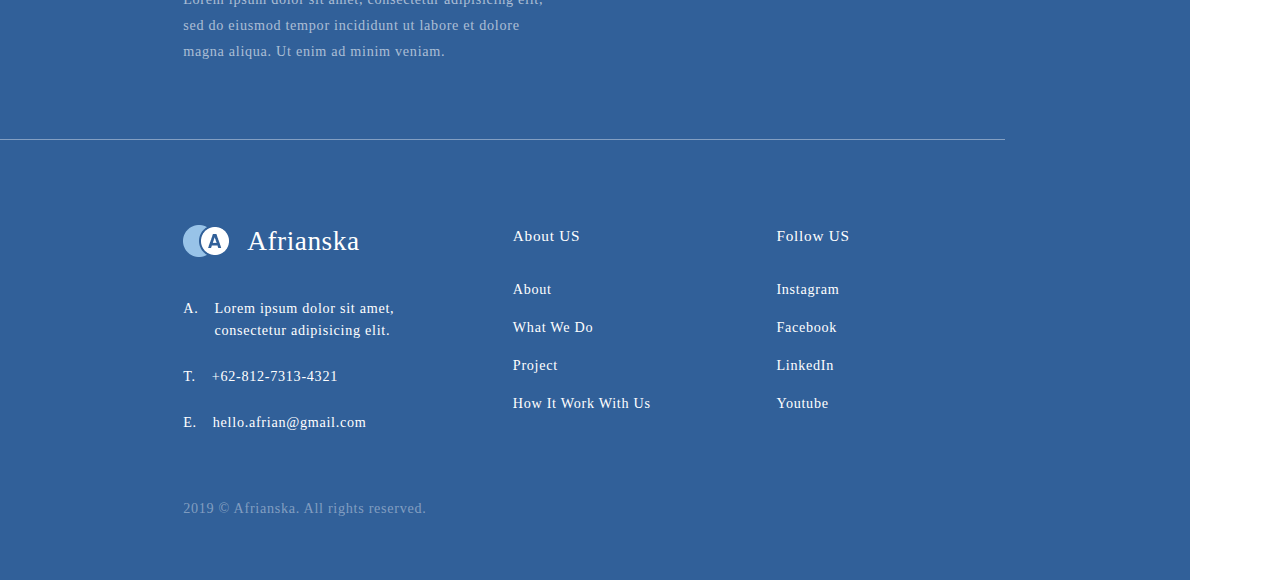
==== commit 4a57ee09: "All the details are almost finished" ====
--- a/blog-page/blog-page.html
+++ b/blog-page/blog-page.html
@@ -12,22 +12,26 @@
 
     <header class="header">
         <div class="logo-Menu">
-            <a href="blog-page.html"><img src="../image/logo.png" alt="logo"></a>
-            <div class="hbmenu">
-                <span></span>
-            </div>
-            <div class="submenu">
-                <ul>
-                    <li class="sm-el"><a href="../index.html">Home</a><div></div></li>
-                    <li class="sm-el"><a href="blog-page.html">Blogs</a><div></div></li>
-                    <li class="sm-el"><a href="../contact-us-page/contact-page.html">Contact us</a><div></div></li>
-                </ul>
+            <div class="container-logo-menu">
+                <a href="blog-page.html"><img src="../image/logo.png" alt="logo"></a>
+                <div class="hbmenu">
+                    <span></span>
+                </div>
+                <div class="submenu">
+                    <ul>
+                        <li class="sm-el"><a href="../index.html">Home</a><div></div></li>
+                        <li class="sm-el"><a href="blog-page.html">Blogs</a><div></div></li>
+                        <li class="sm-el"><a href="../contact-us-page/contact-page.html">Contact us</a><div></div></li>
+                    </ul>
+                </div>
             </div>
         </div>
         <div class="layer-header">
-            <img src="../image/header-layer.png" alt="layer header">
-            <h3>Blog Afrianska</h3>
-            <p>Lorem ipsum dolor sit amet, consectetur adipiscing elit, sed do eiusmod tempor incididunt ut labore et dolore magna aliqua. </p>
+            <div class="container-for-lh">
+                <img src="../image/header-layer.png" alt="layer header">
+                <h3>Blog Afrianska</h3>
+                <p>Lorem ipsum dolor sit amet, consectetur adipiscing elit, sed do eiusmod tempor incididunt ut labore et dolore magna aliqua. </p>
+            </div>
         </div>
     </header>
 
--- a/blog-page/style-blog.css
+++ b/blog-page/style-blog.css
@@ -1,4 +1,12 @@
+* {
+  box-sizing: border-box;
+}
+
 .logo-Menu {
+  background-color: white;
+  z-index: 50;
+}
+.logo-Menu .container-logo-menu {
   padding: 2.95% 6.1% 0 6.1%;
   display: flex;
   justify-content: space-between;
@@ -6,22 +14,24 @@
   height: -webkit-fit-content;
   height: -moz-fit-content;
   height: fit-content;
-}
-.logo-Menu a {
+  overflow: hidden;
+}
+.logo-Menu .container-logo-menu a {
   cursor: pointer;
   text-decoration: none;
 }
-.logo-Menu a img {
+.logo-Menu .container-logo-menu a img {
   height: 48px;
   width: 48px;
 }
-.logo-Menu .hbmenu {
+.logo-Menu .container-logo-menu .hbmenu {
   position: relative;
   height: 32px;
   width: 32px;
-  cursor: pointer;
-}
-.logo-Menu .hbmenu::before, .logo-Menu .hbmenu::after {
+  z-index: 20;
+  cursor: pointer;
+}
+.logo-Menu .container-logo-menu .hbmenu::before, .logo-Menu .container-logo-menu .hbmenu::after {
   content: "";
   position: absolute;
   display: block;
@@ -31,13 +41,13 @@
   background-color: #356EAD;
   transition: all 0.3s ease 0.1s;
 }
-.logo-Menu .hbmenu::after {
+.logo-Menu .container-logo-menu .hbmenu::after {
   top: 8px;
 }
-.logo-Menu .hbmenu::before {
+.logo-Menu .container-logo-menu .hbmenu::before {
   bottom: 7px;
 }
-.logo-Menu .hbmenu span {
+.logo-Menu .container-logo-menu .hbmenu span {
   position: absolute;
   left: 4px;
   height: 3px;
@@ -46,12 +56,27 @@
   top: 15px;
   transition: all 0.3s ease 0.1s;
 }
+.logo-Menu .container-logo-menu .hbmenu.active::after {
+  transform: rotate(45deg);
+  top: 15px;
+}
+.logo-Menu .container-logo-menu .hbmenu.active::before {
+  transform: rotate(-45deg);
+  bottom: 14px;
+}
+.logo-Menu .container-logo-menu .hbmenu.active span {
+  transform: scale(0);
+}
+
+.submenu.active {
+  left: 35%;
+}
 
 .submenu {
   position: absolute;
-  display: none;
-  right: 12%;
+  left: -600px;
   z-index: 20;
+  transition: all 500ms cubic-bezier(0.213, 0.595, 0.465, 1.24);
 }
 .submenu ul {
   padding: 10px 0;
@@ -64,13 +89,10 @@
   height: fit-content;
   border-radius: 10px;
 }
-.submenu ul:hover {
-  box-shadow: 5px 10px 50px rgba(16, 112, 177, 0.2);
-}
 .submenu ul li {
   text-align: center;
   cursor: pointer;
-  width: 200px;
+  width: 175px;
   height: 50px;
 }
 .submenu ul li div {
@@ -94,55 +116,104 @@
   color: #1F3F68;
 }
 
-.hbmenu.active::after {
-  transform: rotate(45deg);
-  top: 15px;
-}
-
-.hbmenu.active::before {
-  transform: rotate(-45deg);
-  bottom: 14px;
-}
-
-.hbmenu.active span {
-  transform: scale(0);
-}
-
 .active {
   display: block;
 }
 
-.layer-header {
+@media (max-width: 1100px) {
+  .submenu.active {
+    left: 20%;
+  }
+}
+@media (max-width: 800px) {
+  .logo-Menu {
+    top: 0;
+    width: 100%;
+    position: fixed;
+  }
+  .submenu {
+    left: unset;
+    top: -280px;
+    right: 0;
+    padding: 25px 0 0 25px;
+  }
+  .submenu ul {
+    flex-direction: column;
+  }
+  .submenu ul li {
+    margin-bottom: 30px;
+  }
+  .submenu ul li a {
+    letter-spacing: 0.15em;
+    font-size: 22px;
+    font-weight: 700;
+  }
+  .submenu.active {
+    left: unset;
+    top: 85%;
+    background-color: white;
+    z-index: 40;
+    border-bottom-left-radius: 15%;
+  }
+}
+.layer-header .container-for-lh {
   display: flex;
   justify-content: center;
   position: relative;
   margin: 3.67% 0 4.1% 0;
 }
-.layer-header img {
+.layer-header .container-for-lh img {
   width: 100%;
 }
-.layer-header h3 {
-  top: 50px;
+.layer-header .container-for-lh h3 {
+  top: 20%;
   position: absolute;
   font-family: "Gilroy";
-  font-size: 44px;
-  line-height: 74px;
+  font-size: calc((1vh + 1vw) * 1.8);
+  line-height: calc((1vh + 1vw) * 3);
   text-align: center;
   letter-spacing: 0.04em;
   color: #FFFFFF;
 }
-.layer-header p {
+.layer-header .container-for-lh p {
   width: 57.1%;
-  bottom: 50px;
+  bottom: 20%;
   position: absolute;
   font-family: "Gilroy";
-  font-size: 20px;
-  line-height: 30px;
+  font-size: calc((1vh + 1vw) * 0.85);
+  line-height: calc((1vh + 1vw) * 1.25);
   text-align: center;
   letter-spacing: 0.04em;
   color: rgba(255, 255, 255, 0.4);
 }
 
+@media (max-width: 950px) {
+  .container-for-lh p {
+    bottom: 10%;
+  }
+}
+@media (max-width: 800px) {
+  .layer-header {
+    margin-top: calc(3.67% + 75px);
+  }
+  .layer-header .container-for-lh h3 {
+    top: 10%;
+  }
+  .layer-header .container-for-lh p {
+    width: 100%;
+  }
+}
+@media (max-width: 550px) {
+  .layer-header .container-for-lh h3 {
+    font-size: calc((1vh + 1vw) * 1.5);
+    line-height: calc((1vh + 1vw) * 2.5);
+  }
+  .layer-header .container-for-lh p {
+    font-size: calc((1vh + 1vw) * 0.75);
+    line-height: calc((1vh + 1vw) * 1.15);
+    bottom: 5%;
+  }
+}
 .contact-us-block-and-contacts {
   width: -webkit-fit-content;
   width: -moz-fit-content;
@@ -164,8 +235,8 @@
 }
 .contact-us-block-and-contacts .contact-us-block h3 {
   font-family: "Gilroy";
-  font-size: 36px;
-  line-height: 46px;
+  font-size: calc((1vh + 1vw) * 1.45);
+  line-height: calc((1vh + 1vw) * 1.8);
   letter-spacing: 0.05em;
   color: #FFFFFF;
   margin-bottom: 5.9%;
@@ -174,8 +245,8 @@
 }
 .contact-us-block-and-contacts .contact-us-block p {
   font-family: "Gilroy";
-  font-size: 16px;
-  line-height: 26px;
+  font-size: calc((1vh + 1vw) * 0.65);
+  line-height: calc((1vh + 1vw) * 1.2);
   letter-spacing: 0.05em;
   color: rgba(255, 255, 255, 0.6);
   width: 62.5%;
@@ -217,24 +288,24 @@
 }
 .contact-us-block-and-contacts .contacts .logo-name-and-contacts .logo-name h3 {
   font-family: "Gilroy";
-  font-size: 28px;
-  line-height: 46px;
+  font-size: calc((1vh + 1vw) * 1.25);
+  line-height: calc((1vh + 1vw) * 1.6);
   letter-spacing: 0.02em;
   color: #FFFFFF;
 }
 .contact-us-block-and-contacts .contacts .logo-name-and-contacts div {
   display: flex;
   font-family: "Gilroy";
-  font-size: 16px;
-  line-height: 26px;
+  font-size: calc((1vh + 1vw) * 0.65);
+  line-height: calc((1vh + 1vw) * 1);
   letter-spacing: 0.05em;
   color: #FFFFFF;
-  width: 264px;
+  width: calc((1vh + 1vw) * 10.8);
 }
 .contact-us-block-and-contacts .contacts .logo-name-and-contacts div span {
   font-family: "Gilroy";
-  font-size: 16px;
-  line-height: 26px;
+  font-size: calc((1vh + 1vw) * 0.65);
+  line-height: calc((1vh + 1vw) * 1);
   letter-spacing: 0.05em;
   color: #FFFFFF;
   margin-right: 16px;
@@ -248,8 +319,8 @@
 .contact-us-block-and-contacts .contacts .logo-name-and-contacts div:nth-child(5) {
   margin-top: 64px;
   font-family: "Gilroy";
-  font-size: 16px;
-  line-height: 26px;
+  font-size: calc((1vh + 1vw) * 0.65);
+  line-height: calc((1vh + 1vw) * 1);
   letter-spacing: 0.05em;
   color: rgba(255, 255, 255, 0.4);
   width: -webkit-fit-content;
@@ -268,8 +339,8 @@
 }
 .contact-us-block-and-contacts .contacts .about-follow-us span {
   font-family: "Gilroy";
-  font-size: 20px;
-  line-height: 30px;
+  font-size: calc((1vh + 1vw) * 0.7);
+  line-height: calc((1vh + 1vw) * 1.1);
   letter-spacing: 0.05em;
   color: #FFFFFF;
 }
@@ -278,8 +349,8 @@
   margin-top: 16px;
   text-decoration: none;
   font-family: "Gilroy";
-  font-size: 16px;
-  line-height: 26px;
+  font-size: calc((1vh + 1vw) * 0.65);
+  line-height: calc((1vh + 1vw) * 1);
   letter-spacing: 0.05em;
   color: #FFFFFF;
 }
@@ -287,6 +358,25 @@
   margin-top: 32px;
 }
 
+@media (max-width: 820px) {
+  .contact-us-block {
+    flex-direction: column;
+  }
+  .contact-us-block-and-contacts .contacts .about-follow-us:nth-child(2) {
+    margin-left: 3.5%;
+  }
+  .contact-us-block-and-contacts .contacts .about-follow-us:nth-child(3) {
+    margin-left: 5.3%;
+  }
+}
+@media (max-width: 500px) {
+  .contacts .logo-name {
+    flex-direction: column;
+  }
+  .contacts .logo-name img {
+    margin: 0 0 10% 0;
+  }
+}
 .main {
   padding: 0 15.6% 7.05% 15.6%;
 }
@@ -341,10 +431,11 @@
   top: 19px;
   position: absolute;
 }
-.main article {
+
+article {
   margin-top: 6%;
 }
-.main article .popular {
+article .popular {
   width: -webkit-fit-content;
   width: -moz-fit-content;
   width: fit-content;
@@ -353,7 +444,7 @@
   height: fit-content;
   margin-bottom: 3.5%;
 }
-.main article .popular h4 {
+article .popular h4 {
   text-transform: uppercase;
   font-family: "Galien";
   font-size: 20px;
@@ -362,28 +453,33 @@
   color: rgba(53, 110, 173, 0.8);
   margin-bottom: 3.4%;
 }
-.main article .popular .container-popular {
+article .container-popular {
   display: flex;
   justify-content: space-between;
   align-items: unset;
 }
-.main article .popular .container-popular .most-popular {
+article .container-popular img {
+  width: 100%;
+  height: auto;
+  max-height: 510px;
+}
+article .most-popular {
   margin-right: 2.15%;
 }
-.main article .popular .container-popular .most-popular .short-description-article {
+article .most-popular .short-description-article {
   display: flex;
   flex-direction: column;
   justify-content: space-between;
 }
-.main article .popular .container-popular .most-popular .short-description-article .name-decrc h3 {
-  font-size: 48px;
+article .most-popular .short-description-article .name-decrc h3 {
   font-family: "Galien";
-  line-height: 58px;
+  font-size: calc((1vh + 1vw) * 1.95);
+  line-height: calc((1vh + 1vw) * 2.3);
   letter-spacing: 0.04em;
   color: #1F3F68;
   margin-bottom: 8.5%;
 }
-.main article .popular .container-popular .most-popular .short-description-article .name-decrc p {
+article .most-popular .short-description-article .name-decrc p {
   font-family: "Gilroy";
   font-size: 16px;
   line-height: 26px;
@@ -391,7 +487,7 @@
   color: rgba(0, 0, 0, 0.6);
   margin-bottom: 20%;
 }
-.main article a {
+article a {
   display: block;
   margin-top: 5.75%;
   text-decoration: none;
@@ -404,16 +500,100 @@
   text-transform: uppercase;
   color: rgba(53, 110, 173, 0.8);
 }
-.main article .line-under-popular {
+article .line-under-popular {
   margin-top: 2.56%;
   border-bottom: 1px solid rgba(0, 0, 0, 0.2);
 }
-.main article .other-articles {
+
+.all-articles {
+  display: flex;
+  flex-direction: column;
+}
+.all-articles h3 {
+  font-family: "Gilroy";
+  font-size: 20px;
+  line-height: 25px;
+  letter-spacing: 0.04em;
+  color: #356EAD;
+  margin: 56px 0 32px 0;
+}
+.all-articles [class*=article] {
+  display: flex;
+  margin-bottom: 32px;
+}
+.all-articles [class*=article]:img {
+  width: 300px;
+  height: 200px;
+}
+.all-articles [class*=article] .container-for-descr {
+  display: flex;
+  flex-direction: column;
+  margin-left: 20px;
+}
+.all-articles [class*=article] .container-for-descr .title-desc h4 {
+  font-family: "Galien";
+  font-size: calc((1vh + 1vw) * 1.15);
+  line-height: calc((1vh + 1vw) * 1.45);
+  letter-spacing: 0.04em;
+  color: #1F3F68;
+  margin-bottom: 16px;
+}
+.all-articles [class*=article] .container-for-descr .title-desc p {
+  width: 87.2%;
+  font-family: "Gilroy";
+  font-size: calc((1vh + 1vw) * 0.65);
+  line-height: calc((1vh + 1vw) * 1.1);
+  letter-spacing: 0.04em;
+  color: rgba(0, 0, 0, 0.6);
+  margin-bottom: 14px;
+}
+.all-articles [class*=article] .container-for-descr .date-name-links .links {
+  cursor: pointer;
+  margin-right: 60%;
+}
+.all-articles [class*=article] .container-for-descr .date-name-links .links:nth-child(1) {
+  width: 18px;
+  height: 22px;
+}
+.all-articles [class*=article] .container-for-descr .date-name-links .links:nth-child(2) {
+  width: 18px;
+  height: 20px;
+}
+.all-articles .btn-post {
+  margin-top: 24px;
+  display: flex;
+  justify-content: space-between;
+  align-items: unset;
+}
+.all-articles .btn-post button {
+  cursor: pointer;
+  background-color: unset;
+  border: 0;
+  font-family: "Gilroy";
+  font-size: 16px;
+  line-height: 20px;
+  letter-spacing: 0.04em;
+  color: #356EAD;
+}
+.all-articles .btn-post .first-btn img {
+  cursor: pointer;
+  width: 12px;
+  height: 12px;
+  margin-right: 20px;
+}
+.all-articles .btn-post .second-btn img {
+  cursor: pointer;
+  width: 12px;
+  height: 12px;
+  margin-left: 20px;
+}
+
+.other-articles {
   display: flex;
   justify-content: space-between;
   width: 100%;
 }
-.main article .other-articles [class*=article] {
+.other-articles [class*=article] {
   display: flex;
   flex-direction: column;
   justify-content: space-between;
@@ -422,117 +602,35 @@
   height: -moz-fit-content;
   height: fit-content;
 }
-.main article .other-articles [class*=article] .date-name-links .links {
+.other-articles [class*=article] .date-name-links .links {
   margin-right: 0;
   cursor: pointer;
 }
-.main article .other-articles img {
+.other-articles img {
   width: 100%;
   height: -webkit-fit-content;
   height: -moz-fit-content;
   height: fit-content;
   margin-bottom: 16px;
 }
-.main article .other-articles h4 {
+.other-articles h4 {
   width: 100%;
-  height: 114px;
+  height: calc((1vh + 1vw) * 4.7);
   font-family: "Galien";
-  font-size: 28px;
-  line-height: 38px;
-  letter-spacing: 0.04em;
-  color: #1F3F68;
+  font-size: calc((1vh + 1vw) * 1.2);
+  line-height: calc((1vh + 1vw) * 1.5);
+  letter-spacing: 0.04em;
+  color: hwb(214 12% 59%);
   margin-bottom: 16px;
 }
-.main article .other-articles p {
-  font-family: "Gilroy";
-  font-size: 16px;
-  line-height: 26px;
+.other-articles p {
+  font-family: "Gilroy";
+  font-size: calc((1vh + 1vw) * 0.65);
+  line-height: calc((1vh + 1vw) * 1.1);
   letter-spacing: 0.04em;
   color: rgba(0, 0, 0, 0.6);
   margin-bottom: 16px;
 }
-.main article .all-articles {
-  display: flex;
-  flex-direction: column;
-}
-.main article .all-articles h3 {
-  font-family: "Gilroy";
-  font-size: 20px;
-  line-height: 25px;
-  letter-spacing: 0.04em;
-  color: #356EAD;
-  margin: 56px 0 32px 0;
-}
-.main article .all-articles [class*=article] {
-  display: flex;
-  margin-bottom: 32px;
-}
-.main article .all-articles [class*=article]:img {
-  width: 300px;
-  height: 200px;
-}
-.main article .all-articles [class*=article] .container-for-descr {
-  display: flex;
-  flex-direction: column;
-  margin-left: 20px;
-}
-.main article .all-articles [class*=article] .container-for-descr .title-desc h4 {
-  font-family: "Galien";
-  font-size: 28px;
-  line-height: 38px;
-  letter-spacing: 0.04em;
-  color: #1F3F68;
-  margin-bottom: 16px;
-}
-.main article .all-articles [class*=article] .container-for-descr .title-desc p {
-  width: 87.2%;
-  font-family: "Gilroy";
-  font-size: 16px;
-  line-height: 26px;
-  letter-spacing: 0.04em;
-  color: rgba(0, 0, 0, 0.6);
-  margin-bottom: 14px;
-}
-.main article .all-articles [class*=article] .container-for-descr .date-name-links .links {
-  cursor: pointer;
-  margin-right: 60%;
-}
-.main article .all-articles [class*=article] .container-for-descr .date-name-links .links:nth-child(1) {
-  width: 18px;
-  height: 22px;
-}
-.main article .all-articles [class*=article] .container-for-descr .date-name-links .links:nth-child(2) {
-  width: 18px;
-  height: 20px;
-}
-.main article .all-articles .btn-post {
-  margin-top: 24px;
-  display: flex;
-  justify-content: space-between;
-  align-items: unset;
-}
-.main article .all-articles .btn-post button {
-  cursor: pointer;
-  background-color: unset;
-  border: 0;
-  font-family: "Gilroy";
-  font-size: 16px;
-  line-height: 20px;
-  letter-spacing: 0.04em;
-  color: #356EAD;
-}
-.main article .all-articles .btn-post .first-btn img {
-  cursor: pointer;
-  width: 12px;
-  height: 12px;
-  margin-right: 20px;
-}
-.main article .all-articles .btn-post .second-btn img {
-  cursor: pointer;
-  width: 12px;
-  height: 12px;
-  margin-left: 20px;
-}
 
 .date-name-links {
   display: flex;
@@ -557,6 +655,7 @@
   display: flex;
   justify-content: center;
   align-self: center;
+  cursor: pointer;
   margin-right: 19.5%;
 }
 .date-name-links .links img:nth-child(1) {
@@ -567,4 +666,63 @@
 .date-name-links .links img:nth-child(2) {
   width: 18px;
   height: 20px;
+}
+
+@media (max-width: 1200px) {
+  article .all-articles [class*=article] img {
+    width: 100%;
+  }
+  .container-popular {
+    display: flex;
+    justify-content: unset;
+    align-items: unset;
+    flex-direction: column-reverse;
+  }
+  .container-popular .most-popular {
+    margin: 0;
+  }
+  .container-popular .most-popular .short-description-article .name-decrc h3 {
+    margin: 2.5% 0 2.5% 0;
+  }
+  .container-popular .most-popular .short-description-article .name-decrc p {
+    margin-bottom: 2.5%;
+  }
+  .all-articles [class*=article] {
+    flex-direction: column;
+    margin-bottom: 8%;
+  }
+  .all-articles [class*=article] .container-for-descr {
+    margin-left: 0;
+  }
+  .all-articles [class*=article] .container-for-descr .title-desc h4 {
+    margin-top: 3%;
+  }
+  .all-articles [class*=article] .container-for-descr .title-desc p {
+    width: 100%;
+    margin-bottom: 4%;
+  }
+  .all-articles [class*=article] .container-for-descr .date-name-links .links {
+    margin-right: 10% !important;
+  }
+  .date-name-links .links {
+    margin-right: 0;
+  }
+  .other-articles {
+    flex-wrap: wrap;
+    justify-content: space-between;
+    gap: 4%;
+  }
+  .other-articles [class*=article] {
+    width: 42%;
+    margin-bottom: 2.5%;
+  }
+}
+@media (max-width: 525px) {
+  .other-articles h4 {
+    font-size: calc((1vh + 1vw) * 1.05);
+    line-height: calc((1vh + 1vw) * 1.3);
+  }
+  .other-articles p {
+    margin-top: 30px;
+  }
 }/*# sourceMappingURL=style-blog.css.map */